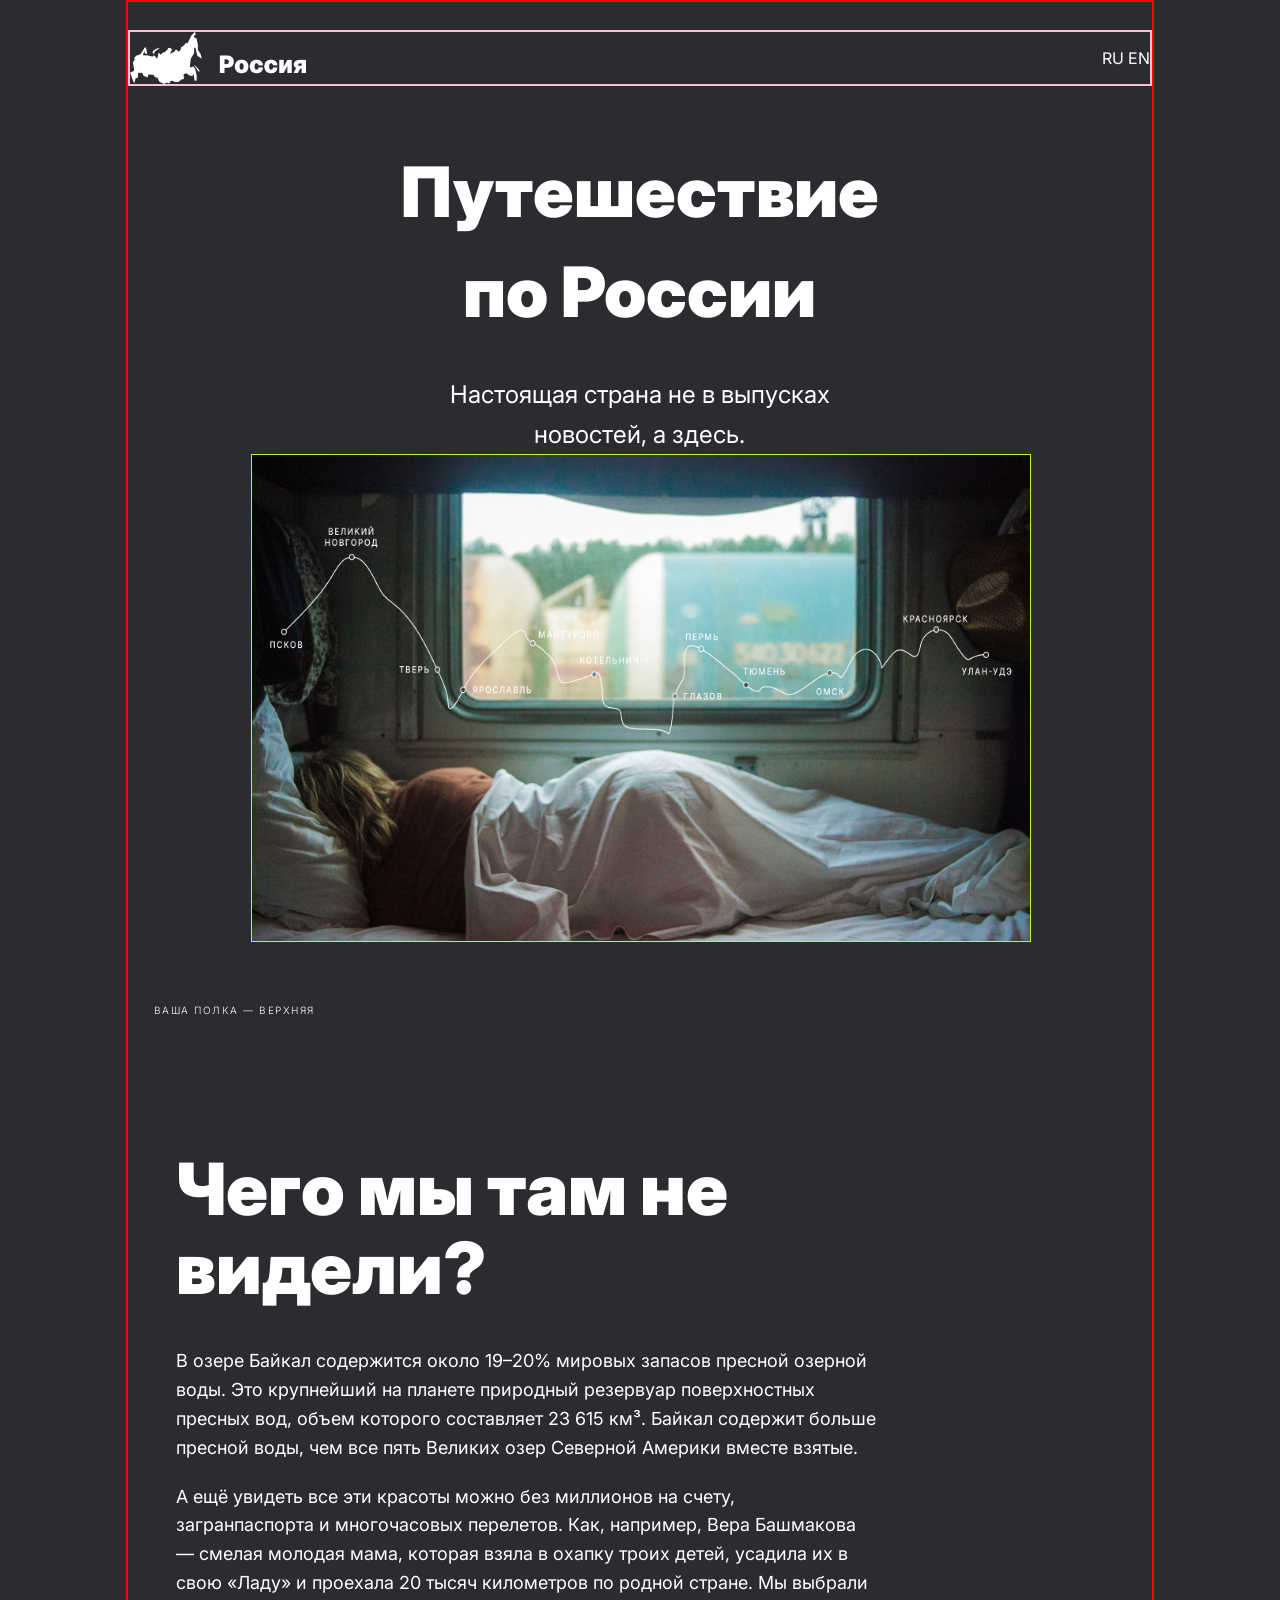
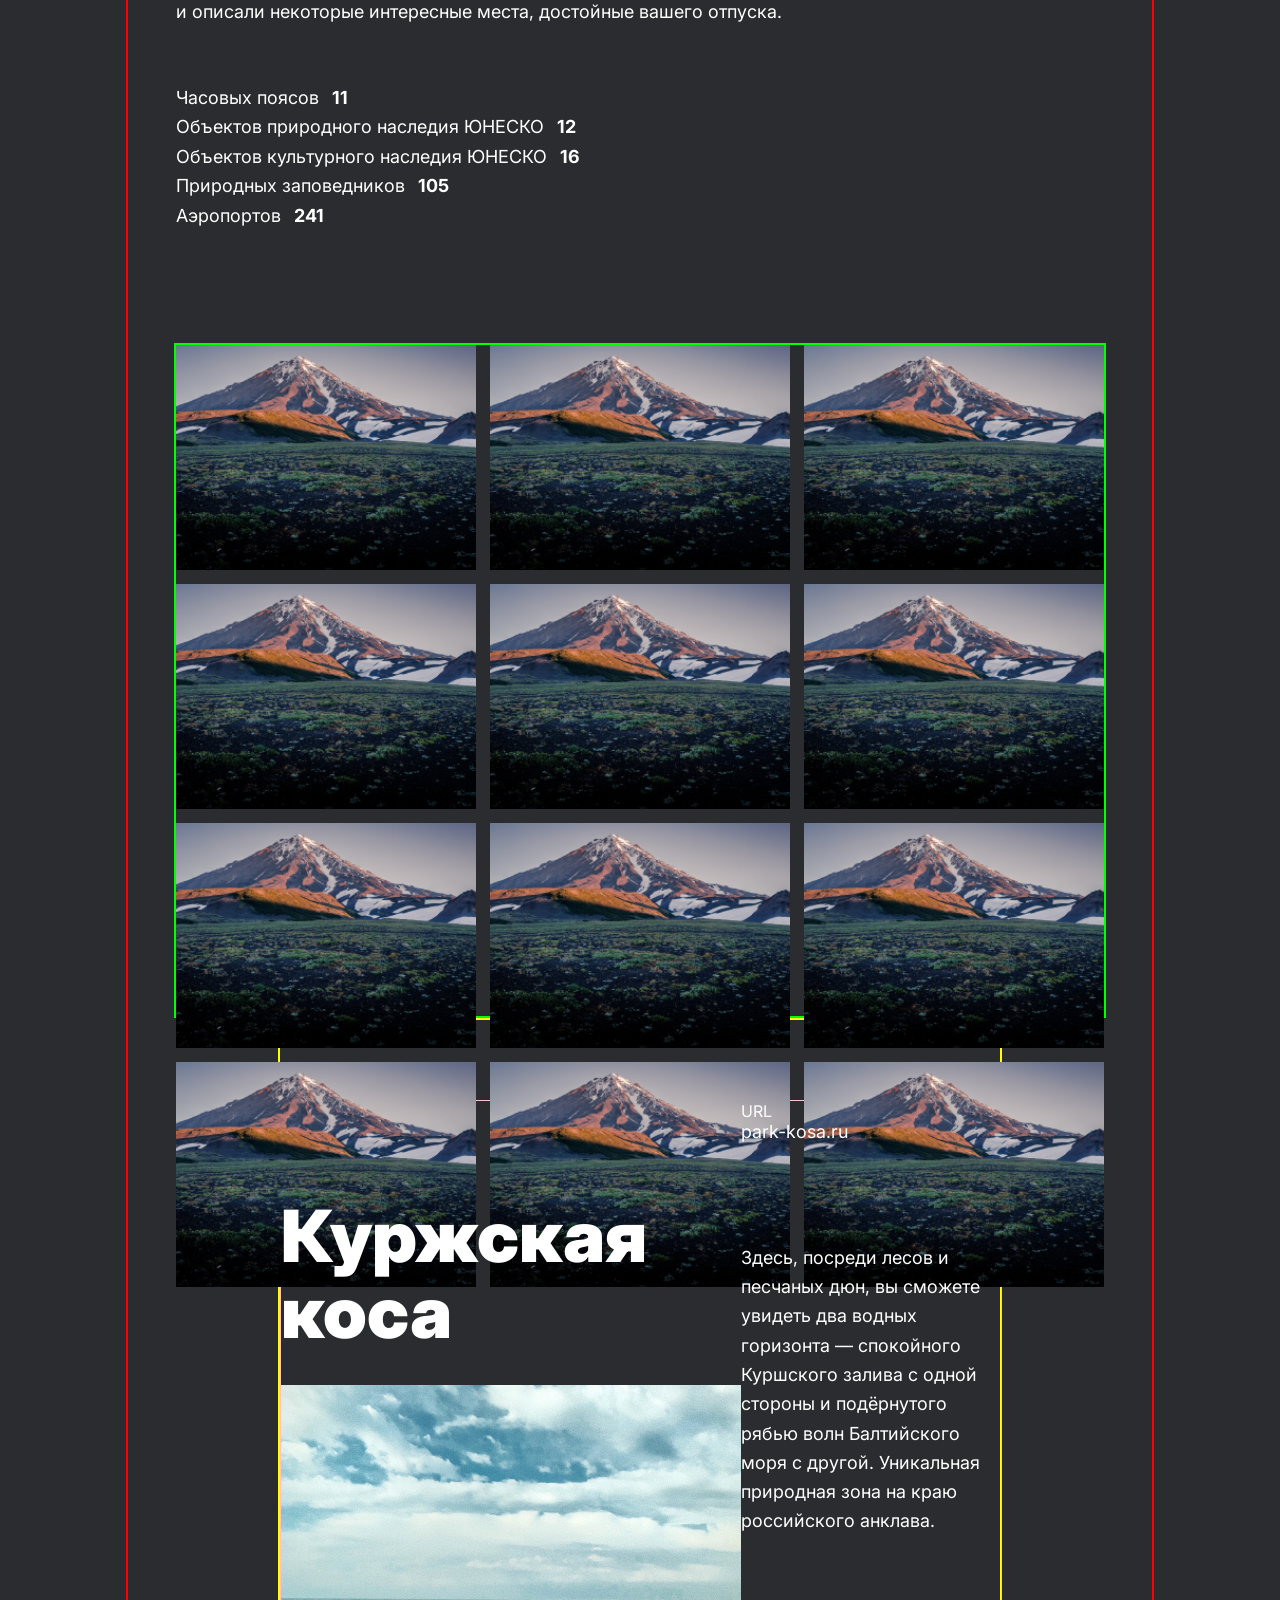
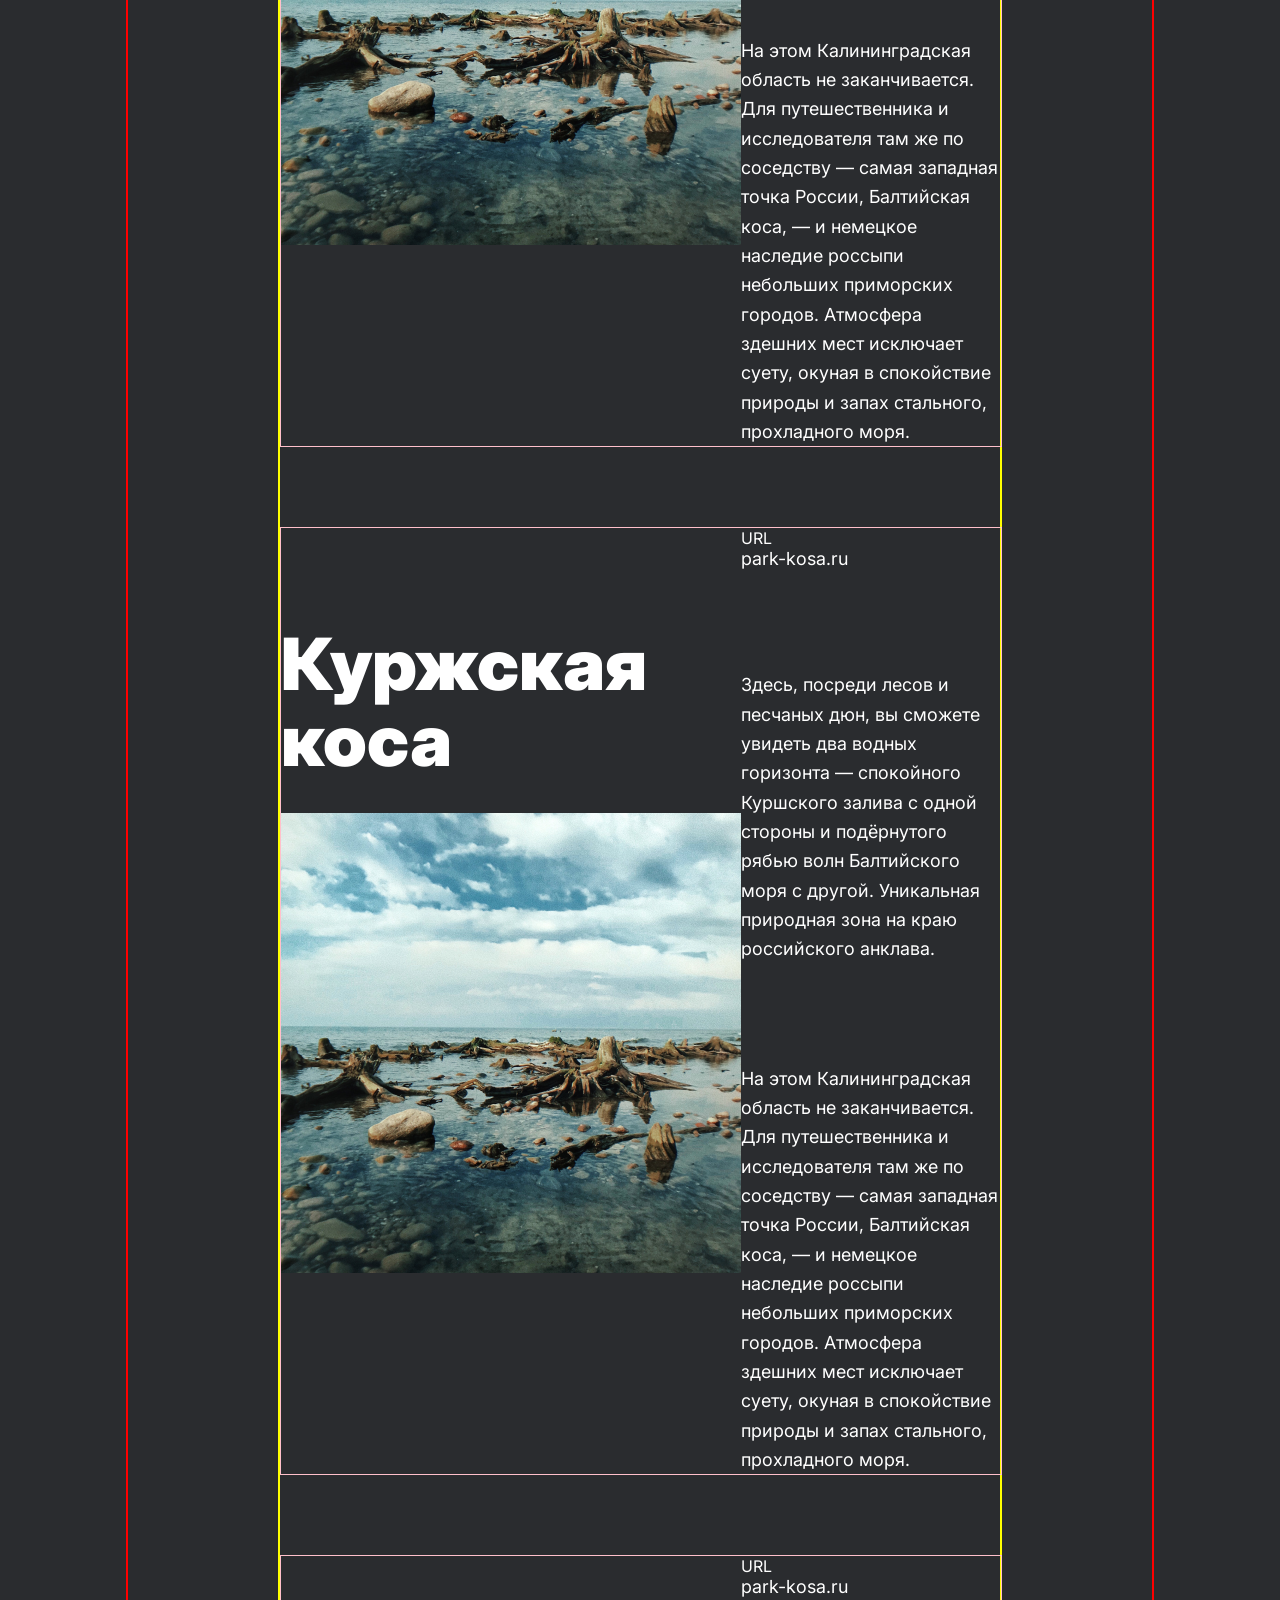
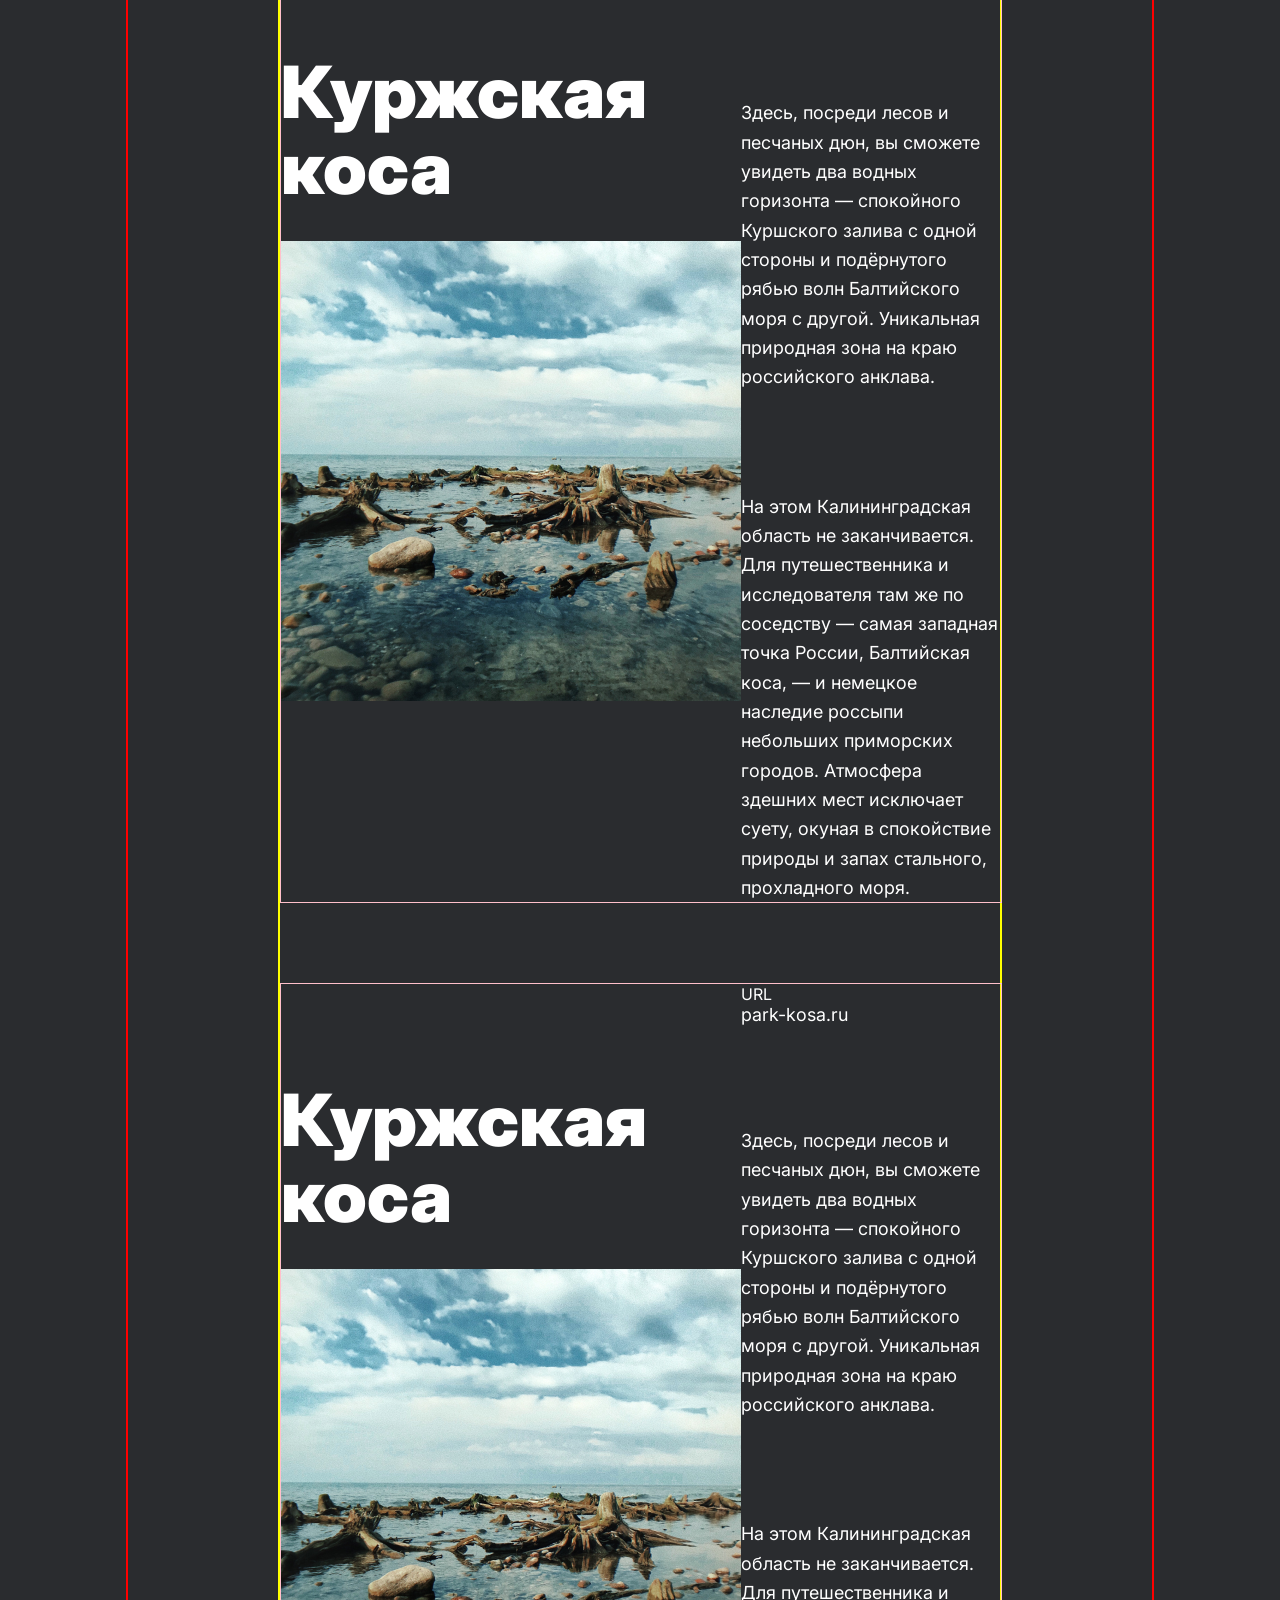
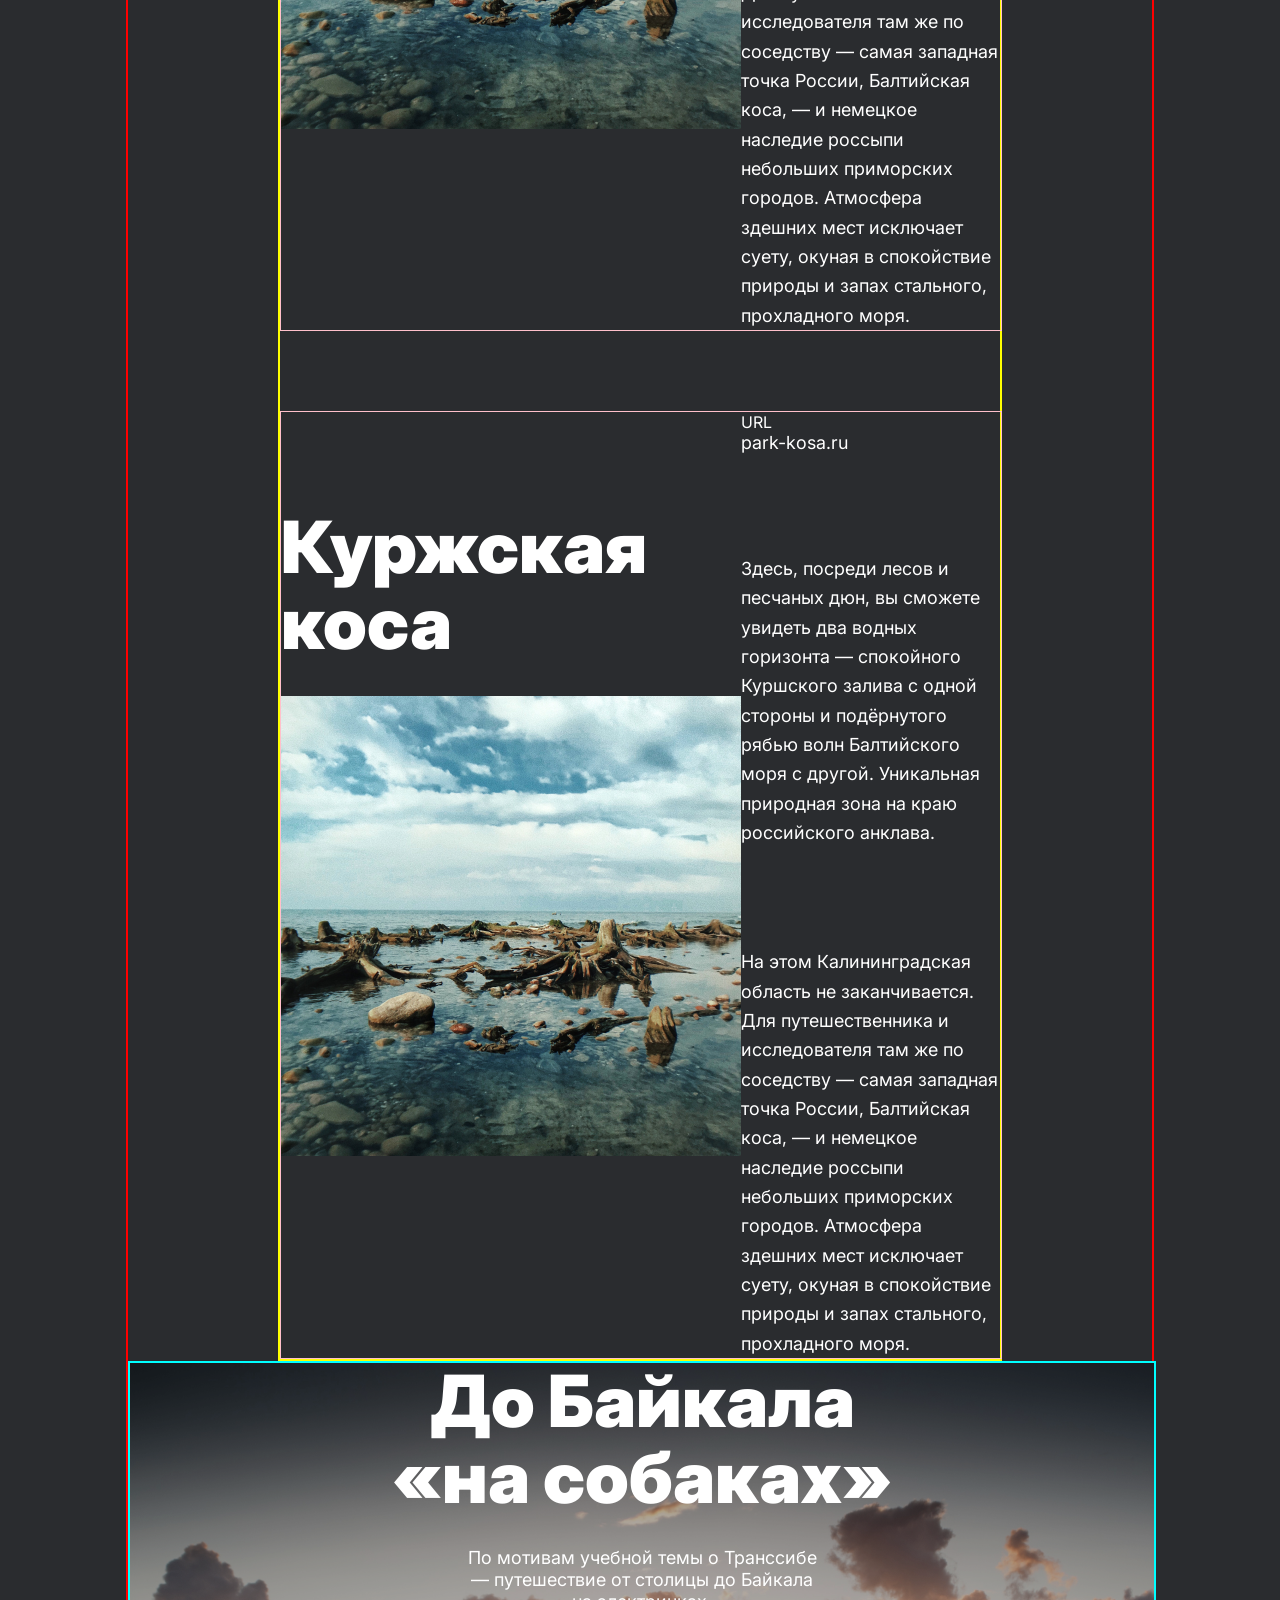
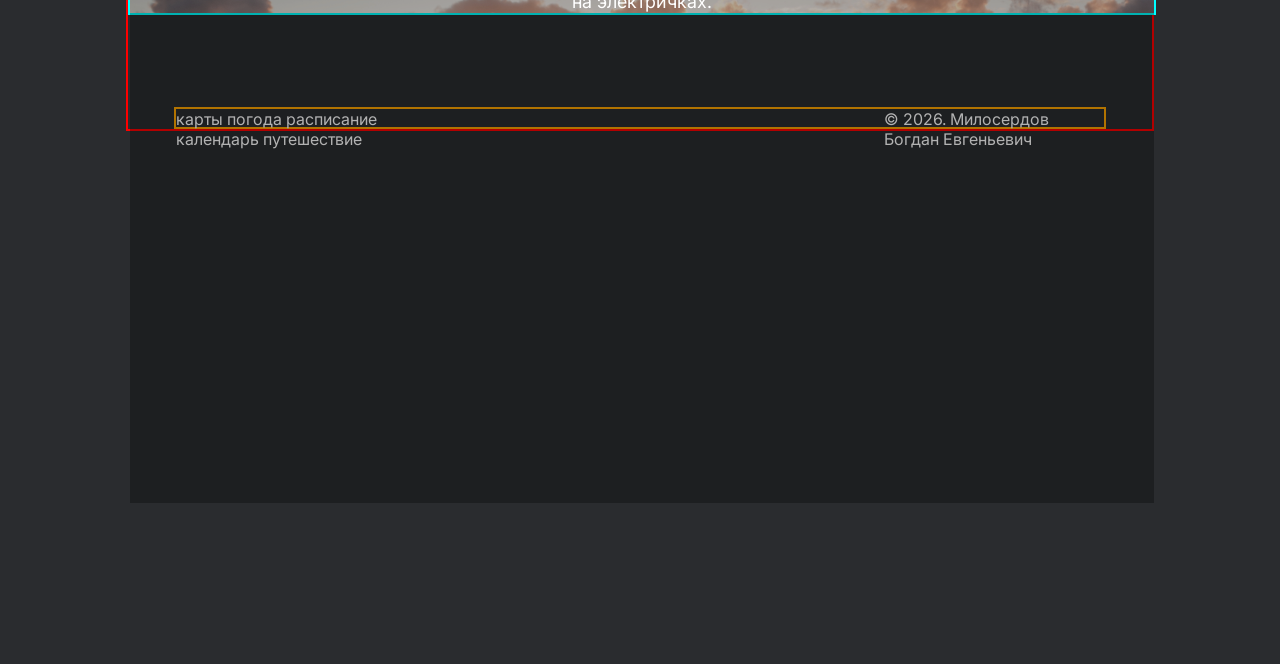
==== index.html @ e84ee31c "Add files via upload" ====
<!DOCTYPE html>
<html>
<head>
	<meta charset="utf-8">
	<meta name="viewport" content="width=device-width, initial-scale=1">
	<title>путешествие по России</title>
	<link rel="stylesheet" type="text/css" href="orange.css">
	<link rel="preconnect" href="https://fonts.googleapis.com">
	<link rel="preconnect" href="https://fonts.gstatic.com" crossorigin>
	<link href="https://fonts.googleapis.com/css2?family=Inter:ital,opsz,wght@0,14..32,100..900;1,14..32,100..900&display=swap" rel="stylesheet">
</head>
<body class="body">

	<div class="header">
		<img src="img5.png">
		<nav>
			<a href="#">RU</a>
			<a href="#">EN</a>
		</nav>
	</div>

	<div class="main">
		<h1 class="main-title">Путешествие <br> по России</h1>
		<p class="main-text">Настоящая страна не в выпусках <br> новостей, а здесь.</p>
		<img class="main-image" src="hg.png">
		<p class="main-minitext">ваша полка — верхняя</p>
	</div>

	<section class="about">
  <h2 class="about__title">Чего мы там не видели?</h2>
  
  <div class="about__content">
    <p class="about__paragraph">
      В озере Байкал содержится около 19–20% мировых запасов пресной озерной воды. Это крупнейший на планете природный резервуар поверхностных пресных вод, объем которого составляет 23 615 км³. Байкал содержит больше пресной воды, чем все пять Великих озер Северной Америки вместе взятые.
    </p>
    <p class="about__paragraph">
      А ещё увидеть все эти красоты можно без миллионов на счету, загранпаспорта и многочасовых перелетов. Как, например, Вера Башмакова — смелая молодая мама, которая взяла в охапку троих детей, усадила их в свою «Ладу» и проехала 20 тысяч километров по родной стране. Мы выбрали и описали некоторые интересные места, достойные вашего отпуска.
    </p>
  </div>

  <ul class="about__stats">
    <li class="about__stat-item">Часовых поясов <b>11</b></li>
    <li class="about__stat-item">Объектов природного наследия ЮНЕСКО <b>12</b></li>
    <li class="about__stat-item">Объектов культурного наследия ЮНЕСКО <b>16</b></li>
    <li class="about__stat-item">Природных заповедников <b>105</b></li>
    <li class="about__stat-item">Аэропортов <b>241</b></li>
  </ul>
</section>

	<div class="gallery">
		<img class="gallery-image" src="image4.png">
		<img class="gallery-image" src="image4.png">
		<img class="gallery-image" src="image4.png">
		<img class="gallery-image" src="image4.png">
		<img class="gallery-image" src="image4.png">
		<img class="gallery-image" src="image4.png">
		<img class="gallery-image" src="image4.png">
		<img class="gallery-image" src="image4.png">
		<img class="gallery-image" src="image4.png">
		<img class="gallery-image" src="image4.png">
		<img class="gallery-image" src="image4.png">
		<img class="gallery-image" src="image4.png">
	</div>

	<div class="places">
		<div class="place">
			<div class="left">
				<h2 class="left_title">Куржская коса</h2>
				<img class="left_image" src="img3.png">
			</div>
			<div class="right">
				<p class="place_hint">URL</p>
				<a class="place_link" href="#">park-kosa.ru</a>
				<p class="place_text">Здесь, посреди лесов и песчаных дюн, вы сможете увидеть два водных горизонта — спокойного Куршского залива с одной стороны и подёрнутого рябью волн Балтийского моря с другой. Уникальная природная зона на краю российского анклава.</p>
				<p class="place_text">На этом Калининградская область не заканчивается. Для путешественника и исследователя там же по соседству — самая западная точка России, Балтийская коса, — и немецкое наследие россыпи небольших приморских городов. Атмосфера здешних мест исключает суету, окуная в спокойствие природы и запах стального, прохладного моря.</p>
			</div>
		</div>
		<div class="place">
			<div class="left">
				<h2 class="left_title">Куржская коса</h2>
				<img class="left_image" src="img3.png">
			</div>
			<div class="right">
				<p class="place_hint">URL</p>
				<a class="place_link" href="#">park-kosa.ru</a>
				<p class="place_text">Здесь, посреди лесов и песчаных дюн, вы сможете увидеть два водных горизонта — спокойного Куршского залива с одной стороны и подёрнутого рябью волн Балтийского моря с другой. Уникальная природная зона на краю российского анклава.</p>
				<p class="place_text">На этом Калининградская область не заканчивается. Для путешественника и исследователя там же по соседству — самая западная точка России, Балтийская коса, — и немецкое наследие россыпи небольших приморских городов. Атмосфера здешних мест исключает суету, окуная в спокойствие природы и запах стального, прохладного моря.</p>
			</div>
		</div>
		<div class="place">
			<div class="left">
				<h2 class="left_title">Куржская коса</h2>
				<img class="left_image" src="img3.png">
			</div>
			<div class="right">
				<p class="place_hint">URL</p>
				<a class="place_link" href="#">park-kosa.ru</a>
				<p class="place_text">Здесь, посреди лесов и песчаных дюн, вы сможете увидеть два водных горизонта — спокойного Куршского залива с одной стороны и подёрнутого рябью волн Балтийского моря с другой. Уникальная природная зона на краю российского анклава.</p>
				<p class="place_text">На этом Калининградская область не заканчивается. Для путешественника и исследователя там же по соседству — самая западная точка России, Балтийская коса, — и немецкое наследие россыпи небольших приморских городов. Атмосфера здешних мест исключает суету, окуная в спокойствие природы и запах стального, прохладного моря.</p>
			</div>
		</div>
		<div class="place">
			<div class="left">
				<h2 class="left_title">Куржская коса</h2>
				<img class="left_image" src="img3.png">
			</div>
			<div class="right">
				<p class="place_hint">URL</p>
				<a class="place_link" href="#">park-kosa.ru</a>
				<p class="place_text">Здесь, посреди лесов и песчаных дюн, вы сможете увидеть два водных горизонта — спокойного Куршского залива с одной стороны и подёрнутого рябью волн Балтийского моря с другой. Уникальная природная зона на краю российского анклава.</p>
				<p class="place_text">На этом Калининградская область не заканчивается. Для путешественника и исследователя там же по соседству — самая западная точка России, Балтийская коса, — и немецкое наследие россыпи небольших приморских городов. Атмосфера здешних мест исключает суету, окуная в спокойствие природы и запах стального, прохладного моря.</p>
			</div>
		</div>
		<div class="place">
			<div class="left">
				<h2 class="left_title">Куржская коса</h2>
				<img class="left_image" src="img3.png">
			</div>
			<div class="right">
				<p class="place_hint">URL</p>
				<a class="place_link" href="#">park-kosa.ru</a>
				<p class="place_text">Здесь, посреди лесов и песчаных дюн, вы сможете увидеть два водных горизонта — спокойного Куршского залива с одной стороны и подёрнутого рябью волн Балтийского моря с другой. Уникальная природная зона на краю российского анклава.</p>
				<p class="place_text">На этом Калининградская область не заканчивается. Для путешественника и исследователя там же по соседству — самая западная точка России, Балтийская коса, — и немецкое наследие россыпи небольших приморских городов. Атмосфера здешних мест исключает суету, окуная в спокойствие природы и запах стального, прохладного моря.</p>
			</div>
		</div>
	</div>


	<div class="baikal">
		<h2 class="baikal_title">До Байкала «на собаках»</h2>
		<p class="baikal_text"> По мотивам учебной темы о Транссибе — путешествие от столицы до Байкала на электричках.</p>
		<div class="overlay"></div>
	</div>

	<div class="footer">
		<nav class="footer-links">
			<a href="#">карты</a>
			<a href="#">погода</a>
			<a href="#">расписание</a>
			<a href="#">календарь</a>
			<a href="#">путешествие</a>
		</nav>
		<iframe src="https://yandex.ru/map-widget/v1/?um=constructor%3A20f28cebe9ce7c8586576f07fc9c228b1fe486e31b64cb132bad63a7d85f5a64&amp;source=constructor" width="628" height="555" frameborder="0"></iframe>
		<p> &#169; 2026. Милосердов Богдан Евгеньевич</p>
	 </div><!-- COMAND SHIFT /-->

</body>
</html>
---- orange.css ----
p{
	margin: 0;
}
a{
	text-decoration: none;
	color: white;
}


.body{
	width:80% ;
	border: 2px solid red;
	background: #2A2C2F;
	margin: auto;
	color: white;
	font-family: "Inter", sans-serif;
}

.main{
	Width:95%;
	margin: auto;
}
.main-title{
	font-size: clamp(1.875rem, 1.05rem + 4.125vw, 6rem);
	margin: auto;
	text-align: center;
	font-weight: 900;
	line-height: 100px;
	margin-bottom: 32px;
}
.main-text{
	width: 600px;
	margin: auto;
	text-align: center;
	/*КОМБО ДЛЯ ЛЮБОГО ТЕКСТА*/
	font-size: clamp(1rem, 0.825rem + 0.875vw, 1.875rem);
	font-weight: 400;
	line-height: 40px;
}
.main-image{
	width: 80%;
	border: 1px solid greenyellow;
	margin-left: 10%;
	margin-bottom: 5%;
}
.main-minitext{
	margin: 0;
	margin-top: 8px;
	font-size:10px ;
	font-weight: 300;
	line-height: 14px;
	letter-spacing: 1.5px;
	text-transform: uppercase;/*заглавный текст*/
	margin-bottom: 32px;
}
.header{
	border:	2px solid pink;
	margin: auto;
	margin-bottom: 56px;
	margin-top: 28px;
	display: flex;
	justify-content: space-between;
	align-items: center;
}
.about {
  padding: 100px 48px; /* Отступы от краев */
  font-family: "Inter", Arial, sans-serif;
  margin: auto;
  
}

.about__title {
  font-size: 72px;
  line-height: 1.1;
  font-weight: 900;
  margin: 0 0 40px;
  max-width: 700px;
}

.about__content {
  max-width: 700px;
  margin-bottom: 60px;
}

.about__paragraph {
  font-size: 18px;
  line-height: 1.6;
  margin-bottom: 20px;
}

.about__stats {
  list-style: none;
  padding: 0;
  display: flex;
  flex-direction: column;
  gap: 8px; /* Расстояние между строчками статистики */
}

.about__stat-item {
  font-size: 18px;
  line-height: 1.2;
}

.about__stat-item b {
  font-weight: bold;
  margin-left: 8px; /* Отступ перед цифрой */
}

.gallery{
	width: 1184px;
	height: 671px;
	border:	2px solid lime;
	margin: auto;
	display: grid;
	grid-template-columns: 1fr 1fr 1fr 1fr;
	grid-template-rows: 1fr 1fr 1fr;
	gap: 16px;
}
.places{
	border:	2px solid yellow;
	margin: auto; 
}
.place{
	width: 100%;
	border: 1px solid pink;
	display: flex;
	justify-content: space-around ;
	align-items:center;
	margin-top: 80px;
}
.left_title{
	margin: 0;
	font-size: 72px;
	font-weight: 900;
	line-height: 76px;
	margin-bottom: 35px;
}
.left_image{
  margin-bottom: 100px;
}
.place-hint{
	margin: 0;
	font-size: 12px;
	font-weight: 400;
	line-height: 12px;
	color: #AAAAAA;
	letter-spacing: 2px;
	margin-top: 106px;
	margin-bottom: 48px;
}
.place_link{
	margin: 0;
	font-size: 18px;
	font-weight: 400 ;
	line-height: 22px ;
	color: #FFFFFF ;
	margin-bottom:10px;
}
.place_text{
	margin: 0;
	font-size:18px ;
	font-weight: 400;
	line-height:163% ;
	color: white;
	margin-top: 100px;
}
.places{
	width: 720px;
}
.place{

}
.place-hint{
	margin: 0;
}
.baikal{
	width: 1184px;
	border:	2px solid aqua;
	margin: auto;
	background: url(tu.png);
	position: relative;
	display: flex;
	flex-direction: column;
	justify-content: center;
	align-items: center;
}
.baikal_title{
	margin: 0;
	position: relative;
	z-index: 2;
	font-size: 72px;
	font-weight: 900;
	line-height: 76px;
	width: 560px;
	height: 152px;
	margin-bottom: 32px;
	text-align: center;
	transition: 1s;
}
.baikal_title:hover{
	color:red;
	font-size: 100px;
	transform: rotate(90deg);
	cursor: pointer;
}
.baikal_text{
	margin: 0;
	position: relative;
	z-index: 2;
	font-size: 18px;
	font-weight: 400;
	line-height: 22px;
	width: 360px;
	height: 66px;
	text-align: center;
}
.overlay{
	width: 1184px;
	height: 740px;
	background: black;
	position: absolute;
	top:0;
	left: 0;
	opacity: 0.3;
	z-index: 1;
	transition: 1s;
}
.overlay:hover{
	opacity: 0.6;
	/*cursor: progress;*/
	cursor: pointer;
}
.footer{
	width: 1184px;
	height: 18px;
	border:	2px solid orange;
	margin: auto;
	display: flex;
	justify-content: space-between;
	margin-top: 92px;
}
@media (max-width: 768px) {

	.place{
		flex-direction: column;
	}



	.main-title{
		line-height: 44px;
	}

	.main-text{
		line-height: 20px;
	}
	.footer{
		flex-direction: column;
	}
	.footer-links{
		display: flex;
		flex-direction: column;
	}
}
@media (max-width: 1024px) {



	.gallery{
		width: 720px;
		grid-template-columns: 1fr 1fr;
		grid-template-rows: 1fr 1fr 1fr 1fr 1fr 1fr;
		gap: 16px;
	}

	.gallery-image{
		width: 352px;
		height: 264px;
	}

	.places{
		
	}

	.place{
		width: 100%;
		gap: 20px;
	}

	.place-hint{
		margin-top: 0;
	}
	.left_image{
		width: 35vw;
		font-size: clamp(2rem, 1.5rem + 2.5vw, 4.5rem);
	}


	.baikal{
		width: 768px;
	}

	.overlay{
		width: 768px;
	}

	.footer{
		width: 720px;
	}
}
@media (max-width: 1280px) {

	


	.gallery{
		width: 928px;
		grid-template-columns: 1fr 1fr 1fr;
		grid-template-rows: 1fr 1fr 1fr 1fr;
		gap: 14px;
	}

	.gallery-image{
		width: 300px;
		height: 225px;
	}

	.baikal{
		width: 1024px;
	}

	.overlay{
		width: 1024px;
	}

	.footer{
		width: 928px;
	}


}
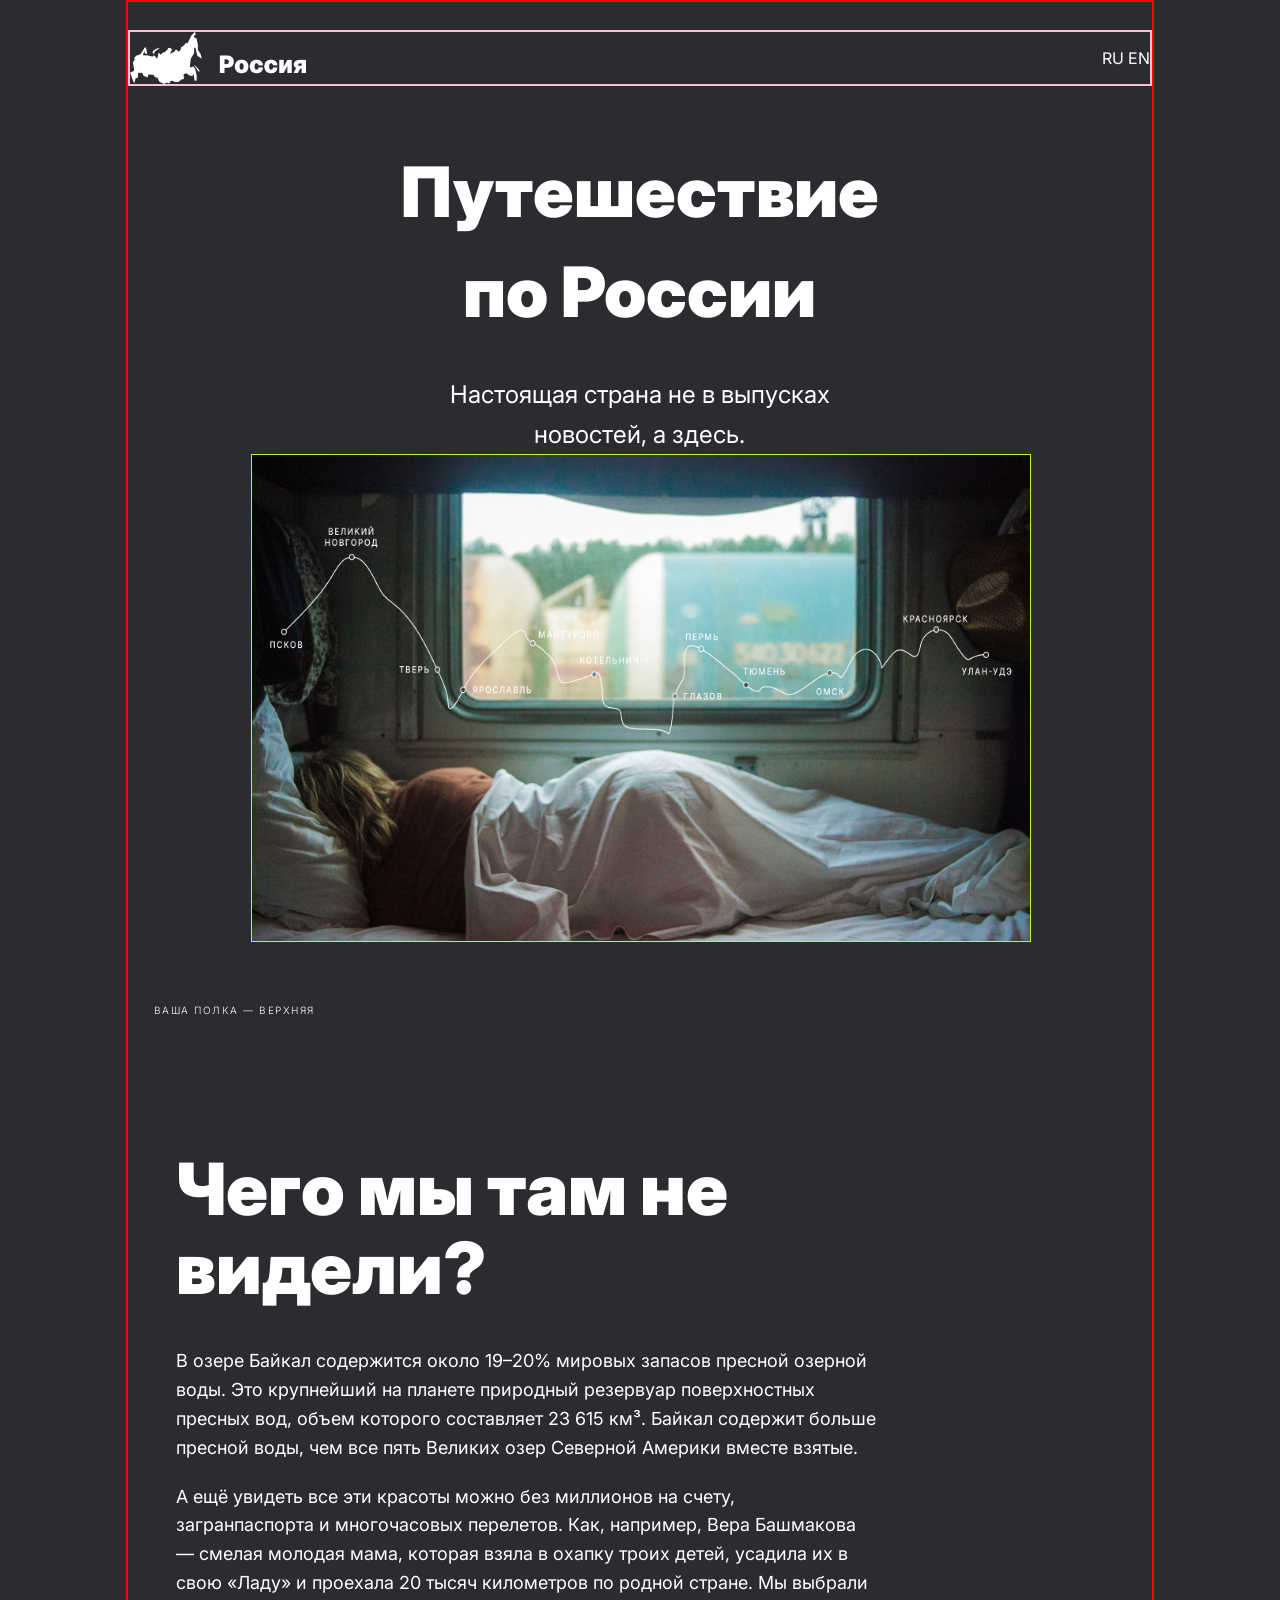
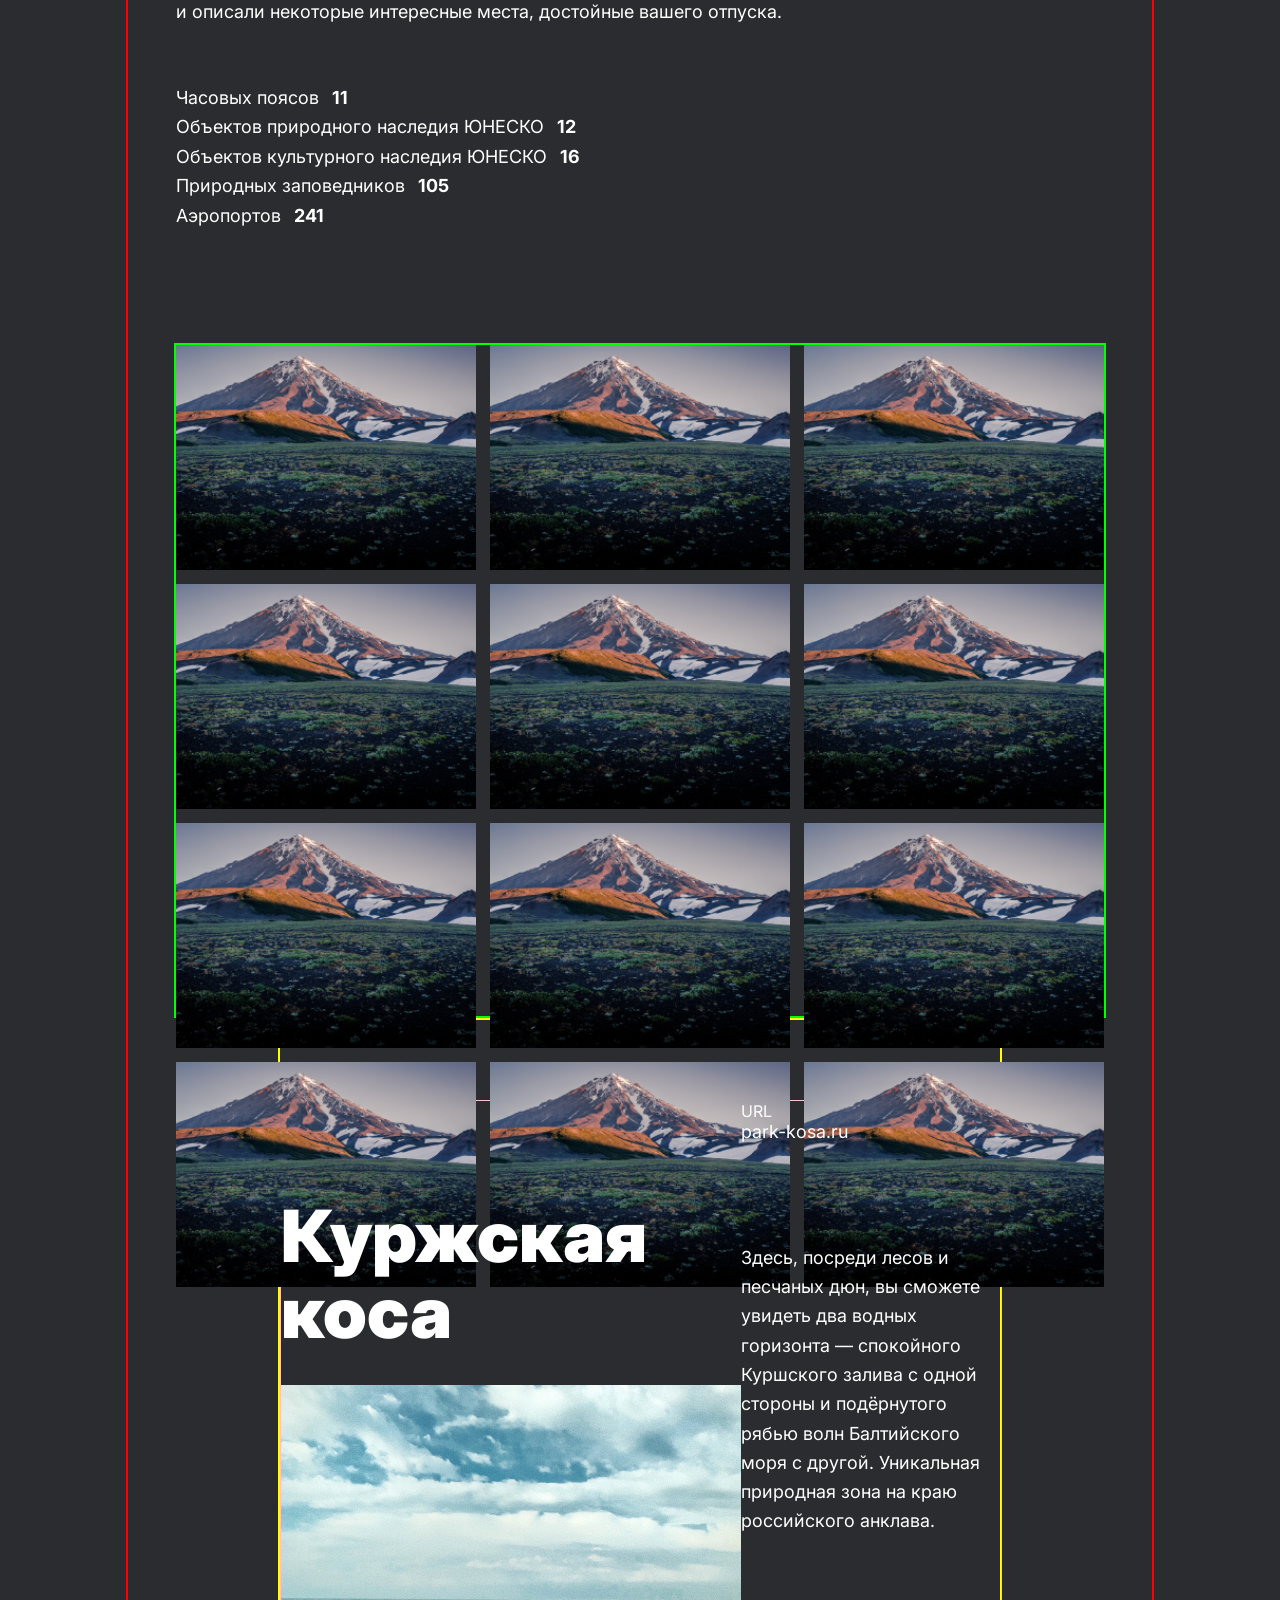
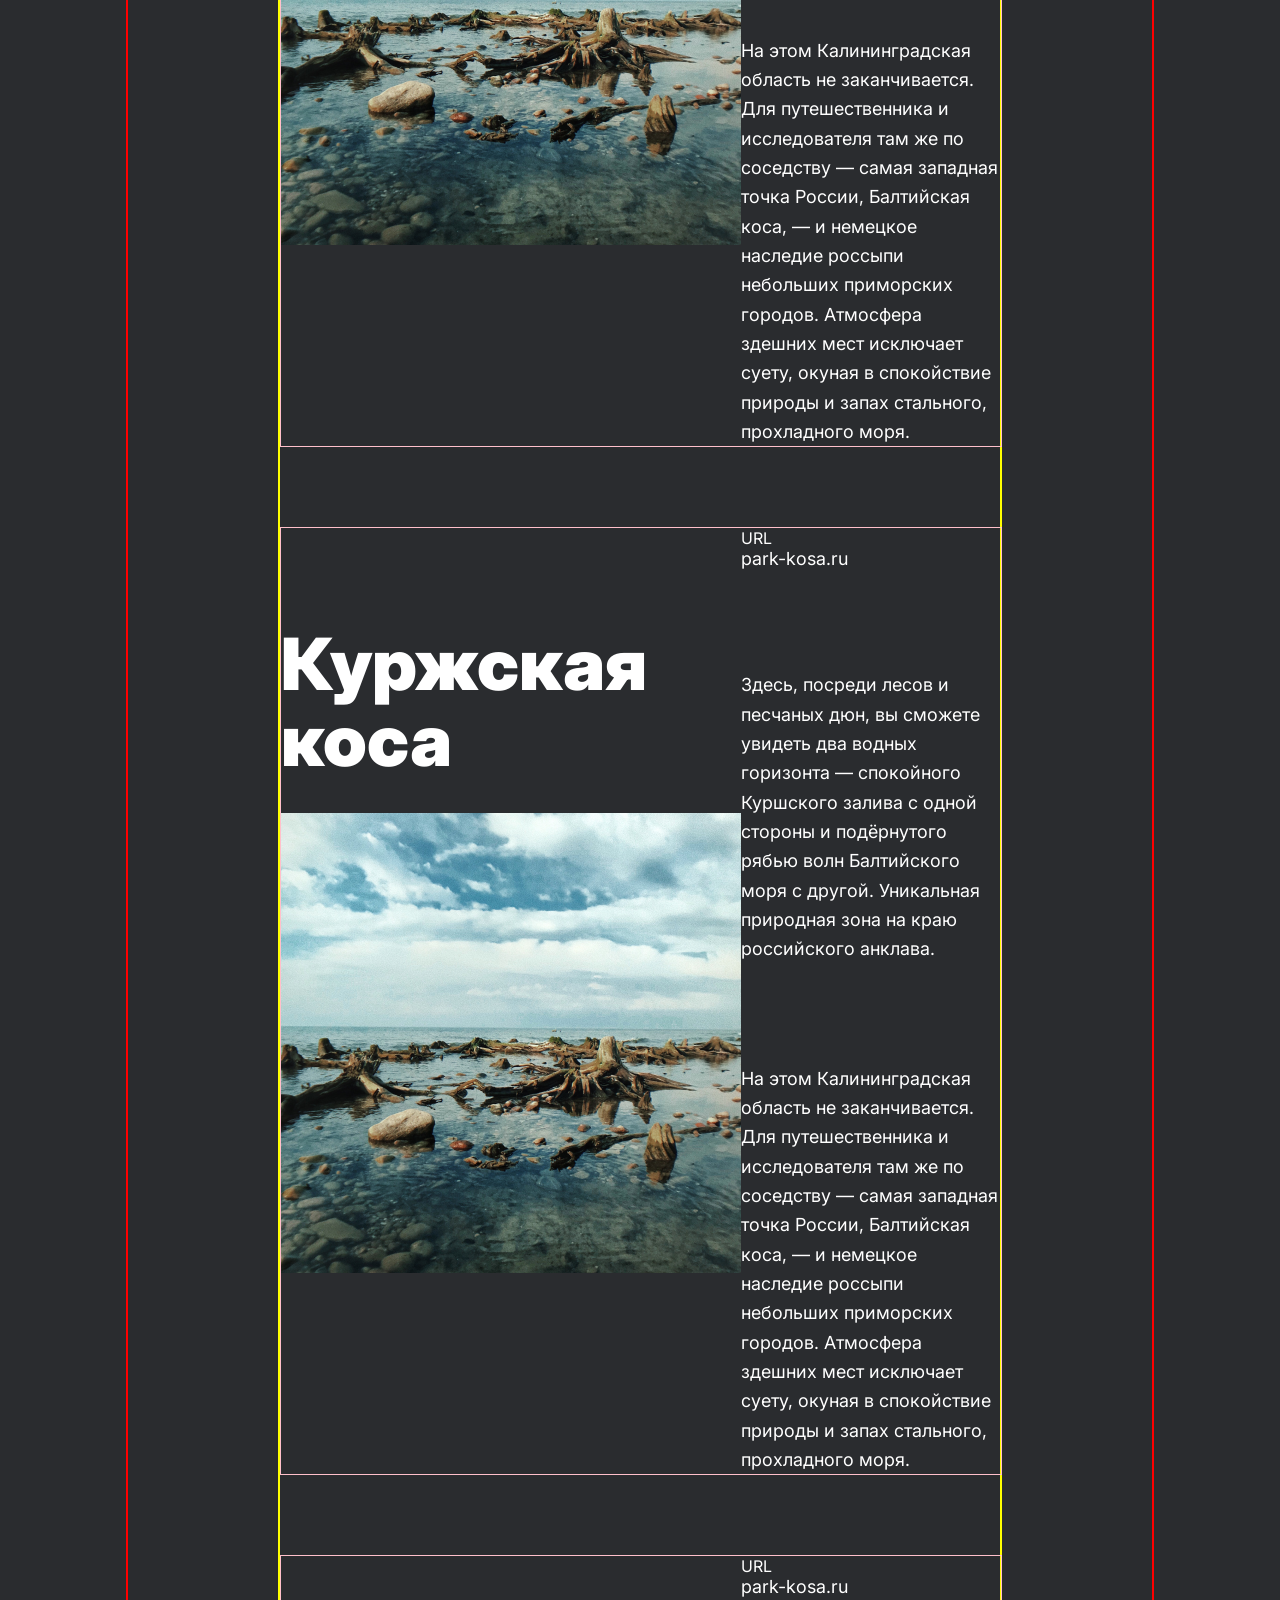
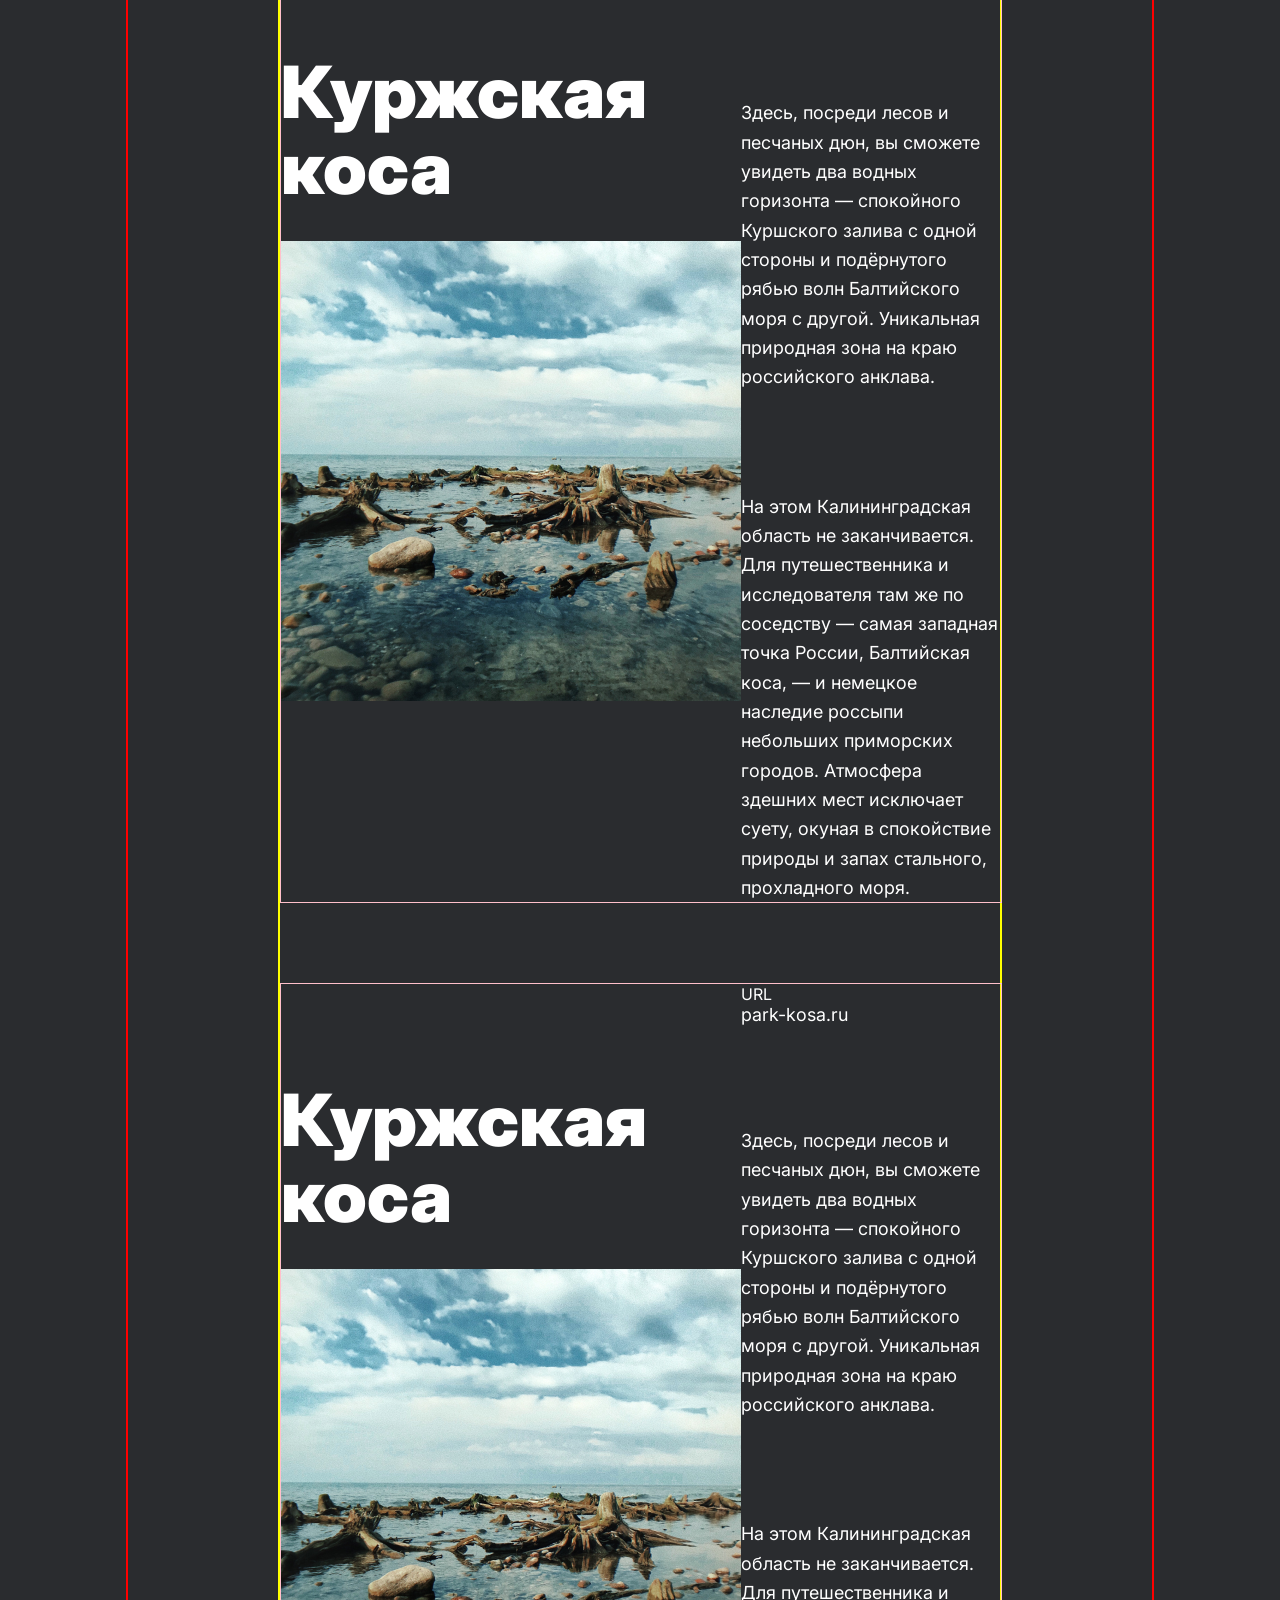
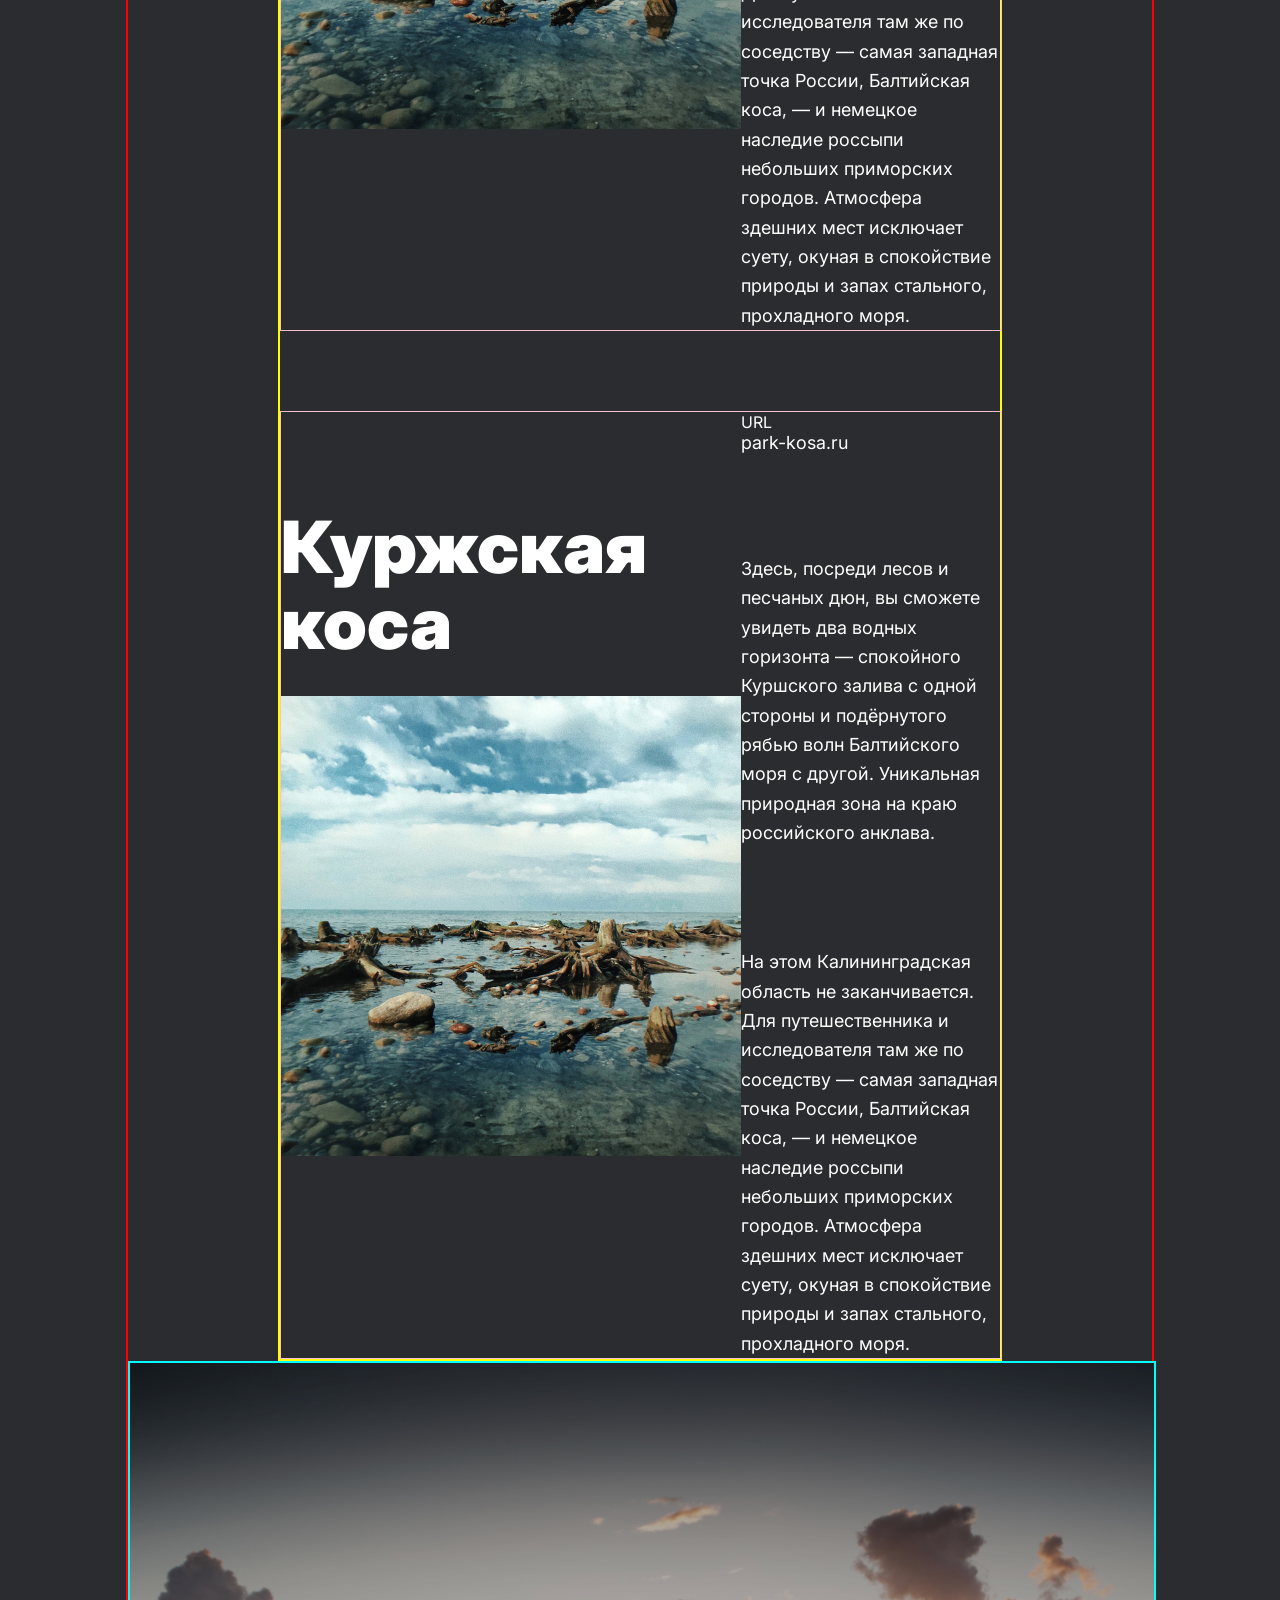
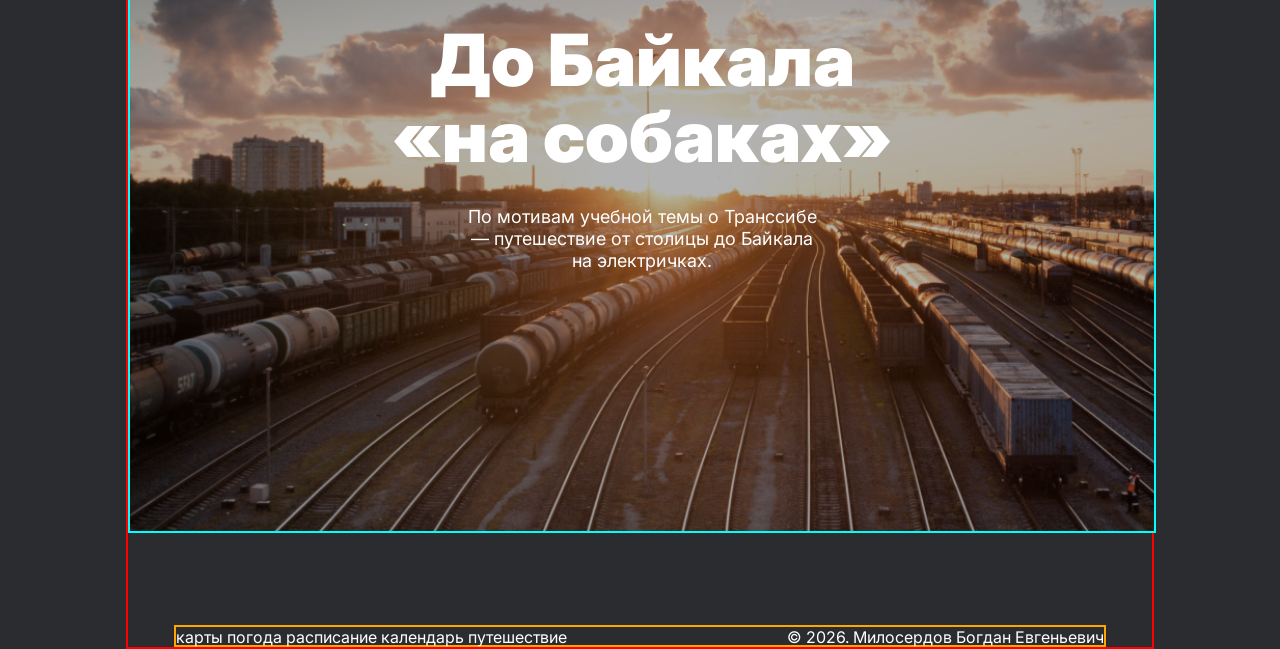
==== commit 6d455909: "Add files via upload" ====
--- a/index.html
+++ b/index.html
@@ -140,9 +140,11 @@
 			<a href="#">календарь</a>
 			<a href="#">путешествие</a>
 		</nav>
-		<iframe src="https://yandex.ru/map-widget/v1/?um=constructor%3A20f28cebe9ce7c8586576f07fc9c228b1fe486e31b64cb132bad63a7d85f5a64&amp;source=constructor" width="628" height="555" frameborder="0"></iframe>
+		
 		<p> &#169; 2026. Милосердов Богдан Евгеньевич</p>
 	 </div><!-- COMAND SHIFT /-->
+	
+	 <!-- <iframe src="https://yandex.ru/map-widget/v1/?um=constructor%3A20f28cebe9ce7c8586576f07fc9c228b1fe486e31b64cb132bad63a7d85f5a64&amp;source=constructor" width="628" height="555" frameborder="0"></iframe> -->
 
 </body>
 </html>
--- a/orange.css
+++ b/orange.css
@@ -174,7 +174,8 @@
 	margin: 0;
 }
 .baikal{
-	width: 1184px;
+	width: 100%;
+	height: 768px;
 	border:	2px solid aqua;
 	margin: auto;
 	background: url(tu.png);
@@ -183,8 +184,11 @@
 	flex-direction: column;
 	justify-content: center;
 	align-items: center;
+	background-size: cover;
 }
 .baikal_title{
+	width: 	100%;
+	height: 100%;
 	margin: 0;
 	position: relative;
 	z-index: 2;
@@ -199,7 +203,7 @@
 }
 .baikal_title:hover{
 	color:red;
-	font-size: 100px;
+	font-size: clamp(2rem, 1.275rem + 3.625vw, 5.625rem);
 	transform: rotate(90deg);
 	cursor: pointer;
 }
@@ -215,8 +219,8 @@
 	text-align: center;
 }
 .overlay{
-	width: 1184px;
-	height: 740px;
+	width: 100%;
+	height: 100%;
 	background: black;
 	position: absolute;
 	top:0;
@@ -294,12 +298,6 @@
 		width: 35vw;
 		font-size: clamp(2rem, 1.5rem + 2.5vw, 4.5rem);
 	}
-
-
-	.baikal{
-		width: 768px;
-	}
-
 	.overlay{
 		width: 768px;
 	}
@@ -325,9 +323,7 @@
 		height: 225px;
 	}
 
-	.baikal{
-		width: 1024px;
-	}
+	
 
 	.overlay{
 		width: 1024px;
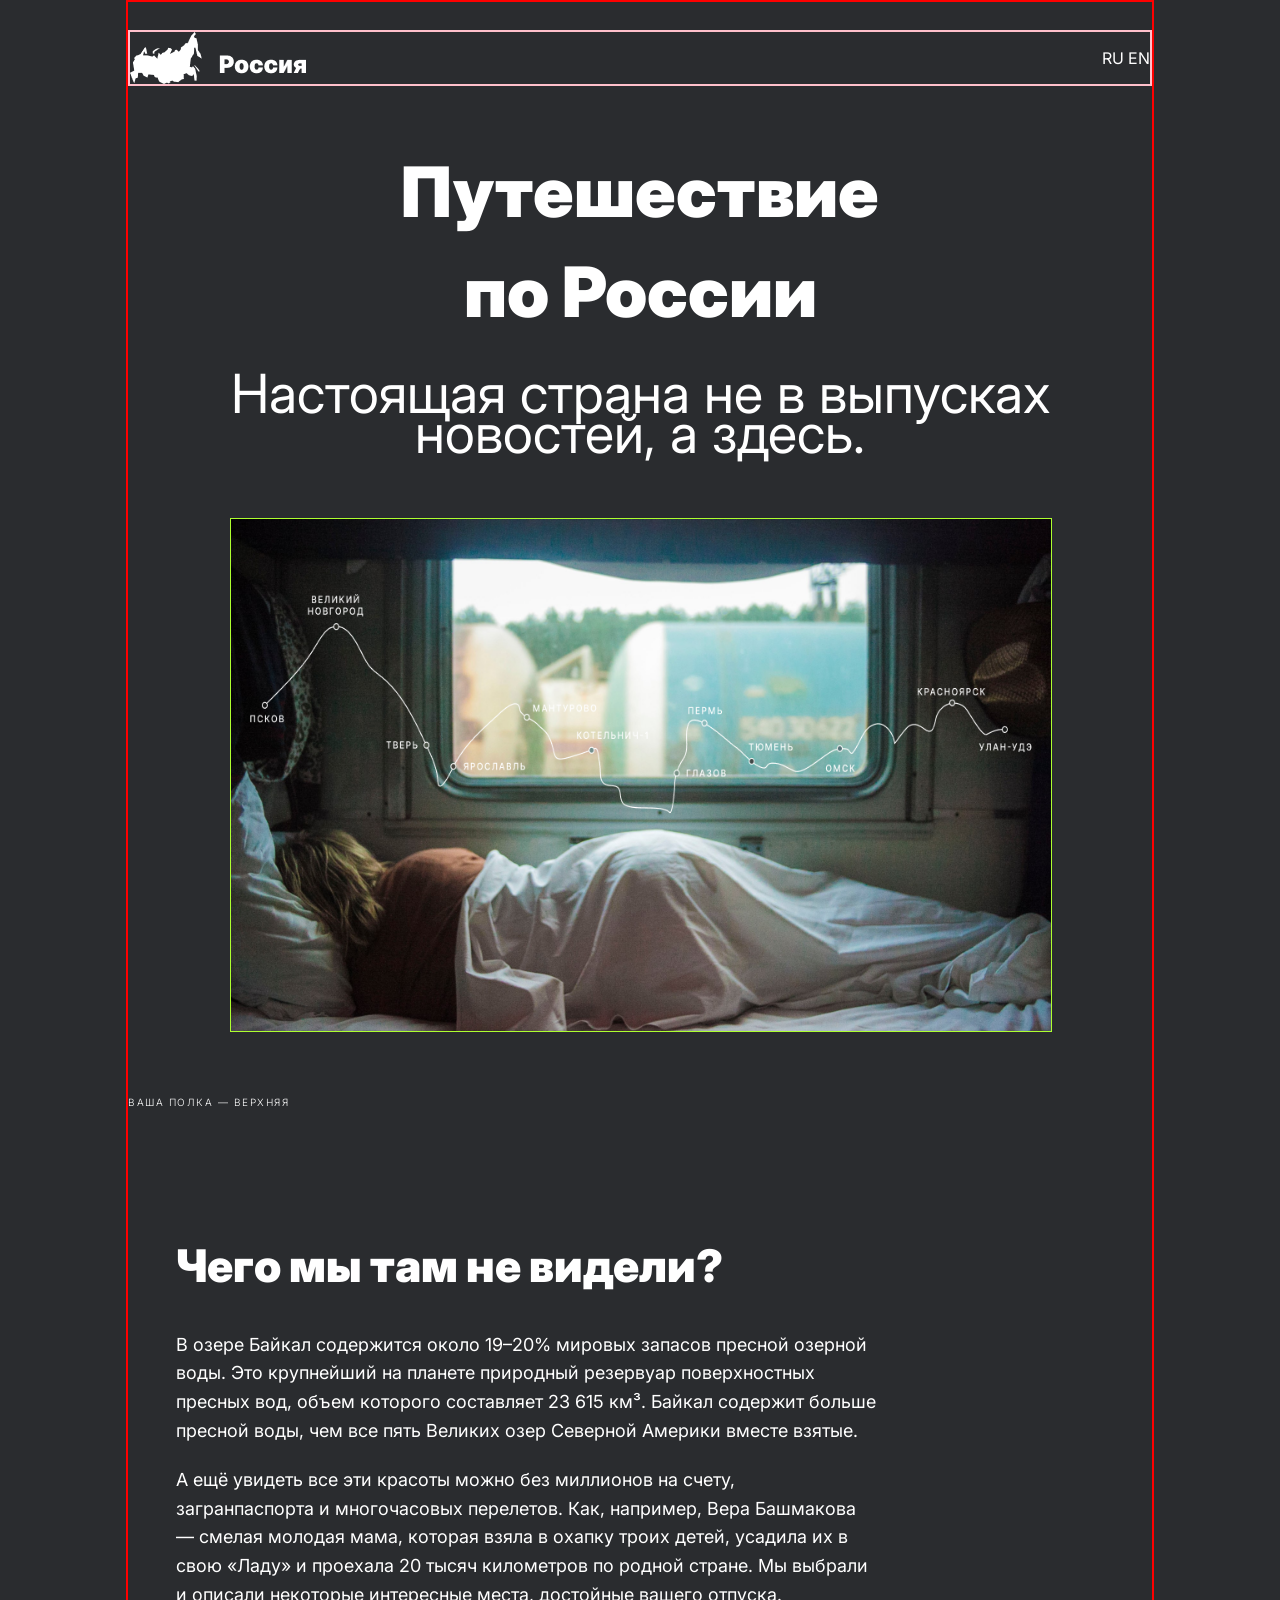
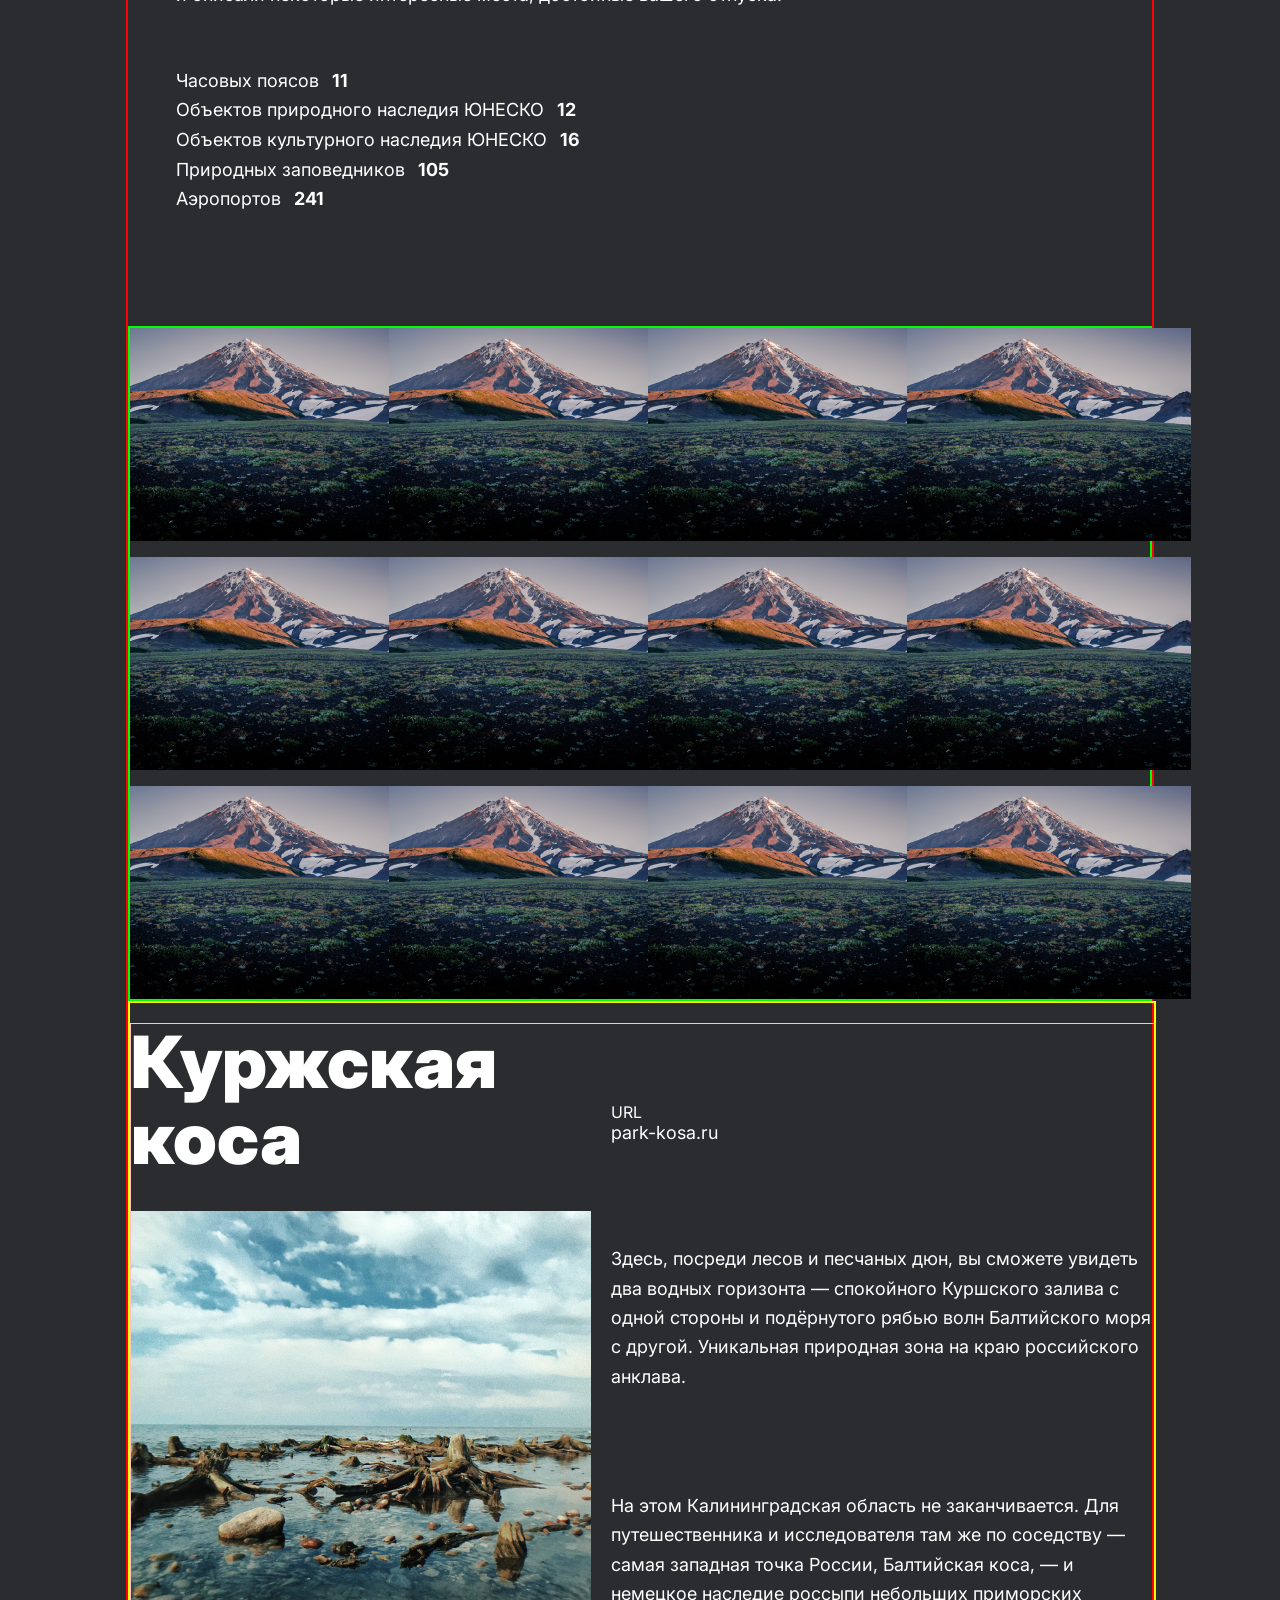
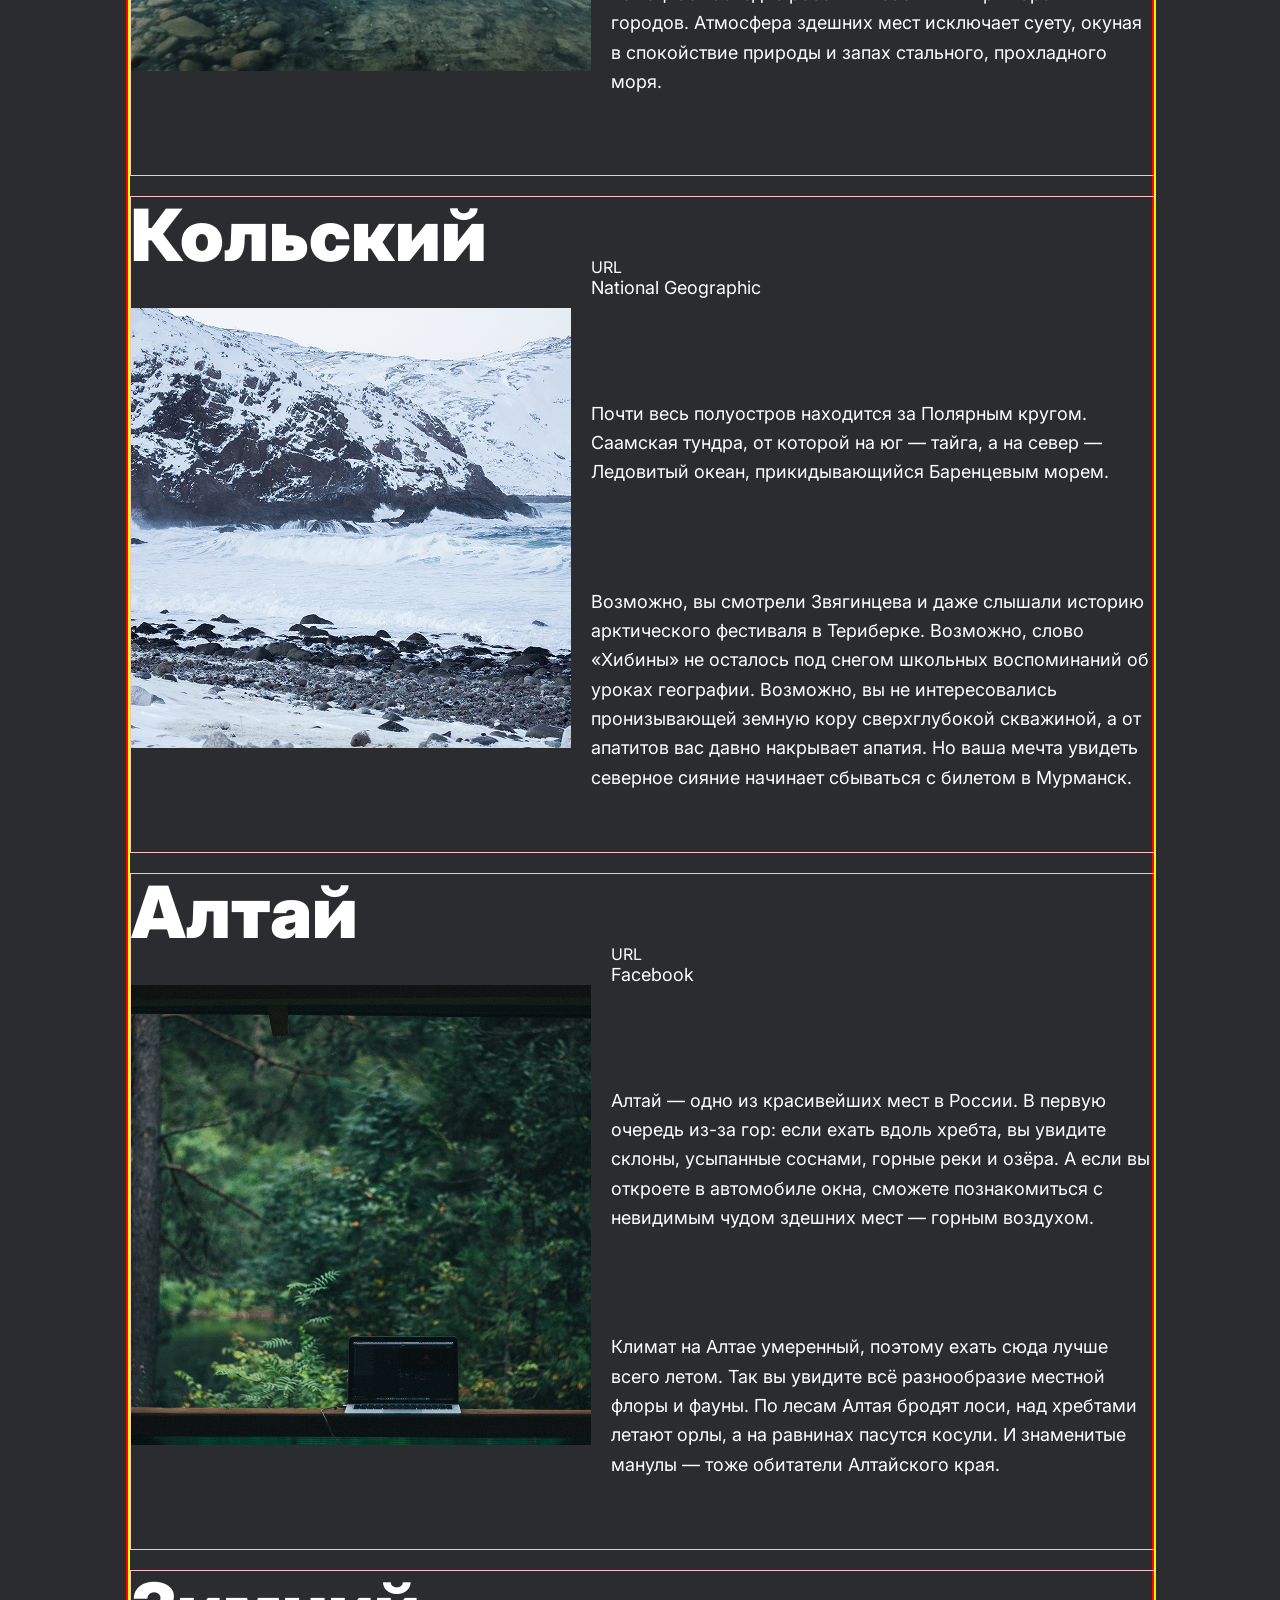
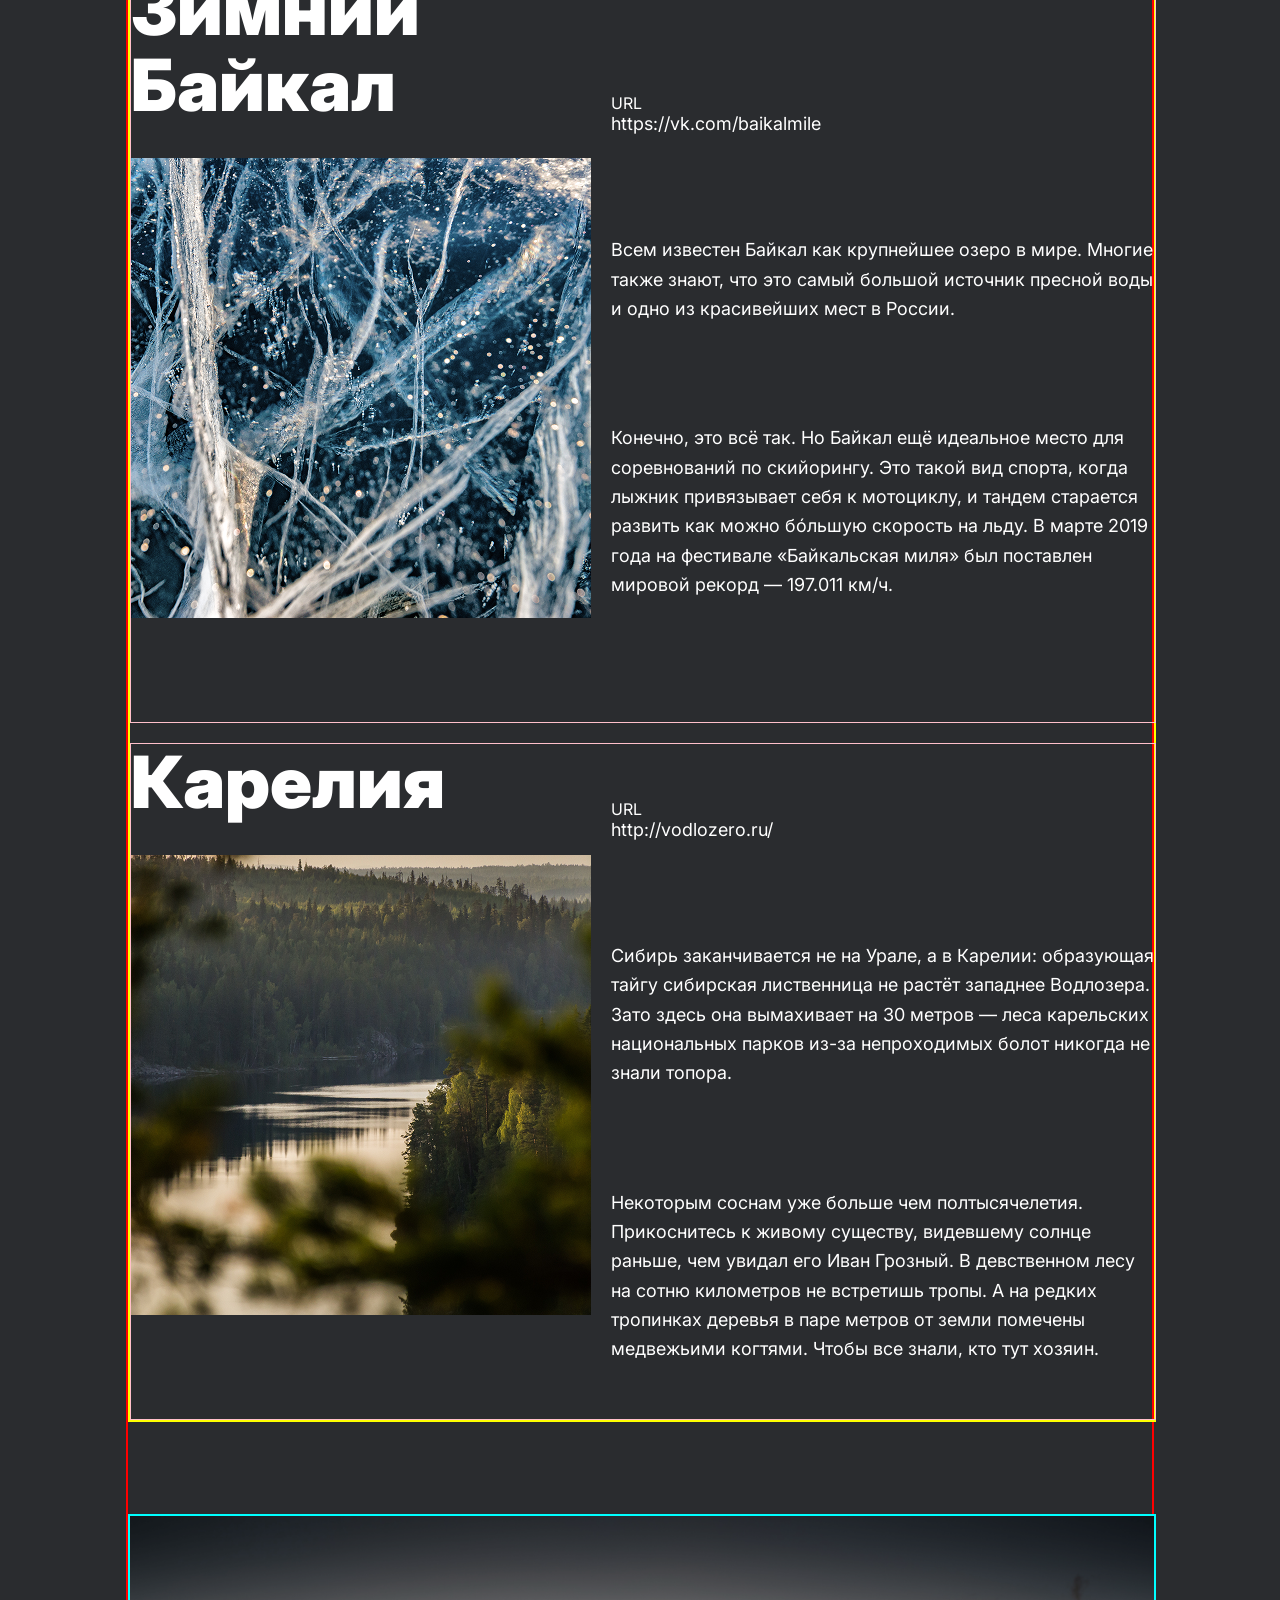
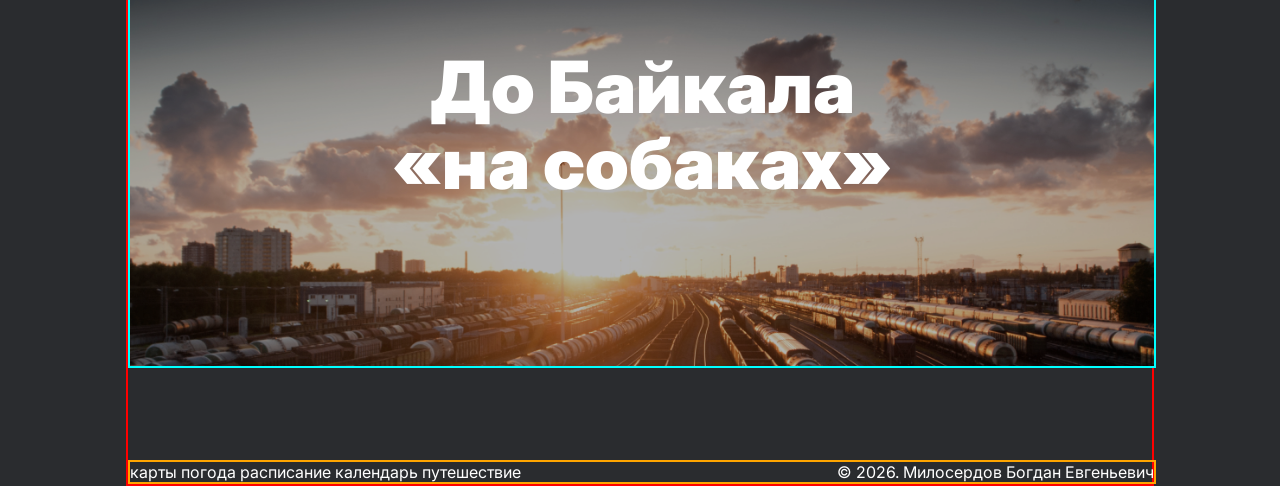
==== commit 4c6b15cf: "Add files via upload" ====
--- a/index.html
+++ b/index.html
@@ -27,23 +27,23 @@
 	</div>
 
 	<section class="about">
-  <h2 class="about__title">Чего мы там не видели?</h2>
+  <h2 class="about_title">Чего мы там не видели?</h2>
   
-  <div class="about__content">
-    <p class="about__paragraph">
+  <div class="about_content">
+    <p class="about_paragraph">
       В озере Байкал содержится около 19–20% мировых запасов пресной озерной воды. Это крупнейший на планете природный резервуар поверхностных пресных вод, объем которого составляет 23 615 км³. Байкал содержит больше пресной воды, чем все пять Великих озер Северной Америки вместе взятые.
     </p>
-    <p class="about__paragraph">
+    <p class="about_paragraph">
       А ещё увидеть все эти красоты можно без миллионов на счету, загранпаспорта и многочасовых перелетов. Как, например, Вера Башмакова — смелая молодая мама, которая взяла в охапку троих детей, усадила их в свою «Ладу» и проехала 20 тысяч километров по родной стране. Мы выбрали и описали некоторые интересные места, достойные вашего отпуска.
     </p>
   </div>
 
-  <ul class="about__stats">
-    <li class="about__stat-item">Часовых поясов <b>11</b></li>
-    <li class="about__stat-item">Объектов природного наследия ЮНЕСКО <b>12</b></li>
-    <li class="about__stat-item">Объектов культурного наследия ЮНЕСКО <b>16</b></li>
-    <li class="about__stat-item">Природных заповедников <b>105</b></li>
-    <li class="about__stat-item">Аэропортов <b>241</b></li>
+  <ul class="about_stats">
+    <li class="about_stat-item">Часовых поясов <b>11</b></li>
+    <li class="about_stat-item">Объектов природного наследия ЮНЕСКО <b>12</b></li>
+    <li class="about_stat-item">Объектов культурного наследия ЮНЕСКО <b>16</b></li>
+    <li class="about_stat-item">Природных заповедников <b>105</b></li>
+    <li class="about_stat-item">Аэропортов <b>241</b></li>
   </ul>
 </section>
 
@@ -77,58 +77,65 @@
 		</div>
 		<div class="place">
 			<div class="left">
-				<h2 class="left_title">Куржская коса</h2>
-				<img class="left_image" src="img3.png">
+				<h2 class="left_title">Кольский</h2>
+				<img class="left_image" src="__image.png">
 			</div>
 			<div class="right">
 				<p class="place_hint">URL</p>
-				<a class="place_link" href="#">park-kosa.ru</a>
-				<p class="place_text">Здесь, посреди лесов и песчаных дюн, вы сможете увидеть два водных горизонта — спокойного Куршского залива с одной стороны и подёрнутого рябью волн Балтийского моря с другой. Уникальная природная зона на краю российского анклава.</p>
-				<p class="place_text">На этом Калининградская область не заканчивается. Для путешественника и исследователя там же по соседству — самая западная точка России, Балтийская коса, — и немецкое наследие россыпи небольших приморских городов. Атмосфера здешних мест исключает суету, окуная в спокойствие природы и запах стального, прохладного моря.</p>
+				<a class="place_link" href="#">National Geographic</a>
+				<p class="place_text">Почти весь полуостров находится за Полярным кругом. Саамская тундра, от которой на юг — 
+				тайга, а на север — Ледовитый океан, прикидывающийся Баренцевым морем.</p>
+				<p class="place_text">Возможно, вы смотрели Звягинцева и даже слышали историю арктического фестиваля 
+				в Териберке. Возможно, слово «Хибины» не осталось под снегом школьных воспоминаний 
+				об уроках географии. Возможно, вы не интересовались пронизывающей земную кору сверхглубокой скважиной, а от апатитов вас давно накрывает апатия. Но ваша мечта увидеть северное сияние начинает сбываться с билетом
+				в Мурманск.</p>
 			</div>
 		</div>
 		<div class="place">
 			<div class="left">
-				<h2 class="left_title">Куржская коса</h2>
-				<img class="left_image" src="img3.png">
+				<h2 class="left_title">Алтай</h2>
+				<img class="left_image" src="Altay.png">
 			</div>
 			<div class="right">
 				<p class="place_hint">URL</p>
-				<a class="place_link" href="#">park-kosa.ru</a>
-				<p class="place_text">Здесь, посреди лесов и песчаных дюн, вы сможете увидеть два водных горизонта — спокойного Куршского залива с одной стороны и подёрнутого рябью волн Балтийского моря с другой. Уникальная природная зона на краю российского анклава.</p>
-				<p class="place_text">На этом Калининградская область не заканчивается. Для путешественника и исследователя там же по соседству — самая западная точка России, Балтийская коса, — и немецкое наследие россыпи небольших приморских городов. Атмосфера здешних мест исключает суету, окуная в спокойствие природы и запах стального, прохладного моря.</p>
+				<a class="place_link" href="#">Facebook</a>
+				<p class="place_text">Алтай — одно из красивейших мест в России. В первую очередь из-за гор: если ехать вдоль хребта, вы увидите склоны, усыпанные соснами, горные реки и озёра. А если вы откроете в автомобиле окна, сможете познакомиться с невидимым чудом здешних мест — горным воздухом.</p>
+				<p class="place_text">Климат на Алтае умеренный, поэтому ехать сюда лучше всего летом. Так вы увидите всё разнообразие местной флоры и фауны. По лесам Алтая бродят лоси, над хребтами летают орлы, а на равнинах пасутся косули. И знаменитые манулы — тоже обитатели Алтайского края.</p>
 			</div>
 		</div>
 		<div class="place">
 			<div class="left">
-				<h2 class="left_title">Куржская коса</h2>
-				<img class="left_image" src="img3.png">
+				<h2 class="left_title">Зимний Байкал</h2>
+				<img class="left_image" src="winter.png">
 			</div>
 			<div class="right">
 				<p class="place_hint">URL</p>
-				<a class="place_link" href="#">park-kosa.ru</a>
-				<p class="place_text">Здесь, посреди лесов и песчаных дюн, вы сможете увидеть два водных горизонта — спокойного Куршского залива с одной стороны и подёрнутого рябью волн Балтийского моря с другой. Уникальная природная зона на краю российского анклава.</p>
-				<p class="place_text">На этом Калининградская область не заканчивается. Для путешественника и исследователя там же по соседству — самая западная точка России, Балтийская коса, — и немецкое наследие россыпи небольших приморских городов. Атмосфера здешних мест исключает суету, окуная в спокойствие природы и запах стального, прохладного моря.</p>
+				<a class="place_link" href="#">https://vk.com/baikalmile</a>
+				<p class="place_text">Всем известен Байкал как крупнейшее озеро  в мире. Многие также знают, что это самый большой источник пресной воды и одно из красивейших мест в России.</p>
+				<p class="place_text">Конечно, это всё так. Но Байкал ещё идеальное место для соревнований по скийорингу. Это такой вид спорта, когда лыжник привязывает себя 
+				к мотоциклу, и тандем старается развить как можно бóльшую скорость на льду. В марте 2019 года на фестивале «Байкальская миля» был поставлен мировой рекорд — 197.011 км/ч.</p>
 			</div>
 		</div>
 		<div class="place">
 			<div class="left">
-				<h2 class="left_title">Куржская коса</h2>
-				<img class="left_image" src="img3.png">
+				<h2 class="left_title">Карелия</h2>
+				<img class="left_image" src="korela.png">
 			</div>
 			<div class="right">
 				<p class="place_hint">URL</p>
-				<a class="place_link" href="#">park-kosa.ru</a>
-				<p class="place_text">Здесь, посреди лесов и песчаных дюн, вы сможете увидеть два водных горизонта — спокойного Куршского залива с одной стороны и подёрнутого рябью волн Балтийского моря с другой. Уникальная природная зона на краю российского анклава.</p>
-				<p class="place_text">На этом Калининградская область не заканчивается. Для путешественника и исследователя там же по соседству — самая западная точка России, Балтийская коса, — и немецкое наследие россыпи небольших приморских городов. Атмосфера здешних мест исключает суету, окуная в спокойствие природы и запах стального, прохладного моря.</p>
+				<a class="place_link" href="#">http://vodlozero.ru/</a>
+				<p class="place_text">Сибирь заканчивается не на Урале, а в Карелии: образующая тайгу сибирская лиственница не растёт западнее Водлозера. Зато здесь она вымахивает на 30 метров — леса карельских национальных парков из-за непроходимых болот никогда не знали топора. </p>
+				<p class="place_text">Некоторым соснам уже больше чем полтысячелетия. Прикоснитесь к живому существу, видевшему солнце раньше, чем увидал его Иван Грозный. 
+				В девственном лесу на сотню километров не встретишь тропы. А на редких тропинках деревья 
+				в паре метров от земли помечены медвежьими когтями. Чтобы 	все знали, кто тут хозяин.</p>
 			</div>
 		</div>
 	</div>
 
 
 	<div class="baikal">
-		<h2 class="baikal_title">До Байкала «на собаках»</h2>
-		<p class="baikal_text"> По мотивам учебной темы о Транссибе — путешествие от столицы до Байкала на электричках.</p>
+		<h2 class="baikal_title">До Байкала <p>«на собаках»</p></h2>
+	
 		<div class="overlay"></div>
 	</div>
 
--- a/orange.css
+++ b/orange.css
@@ -17,8 +17,7 @@
 }
 
 .main{
-	Width:95%;
-	margin: auto;
+	 
 }
 .main-title{
 	font-size: clamp(1.875rem, 1.05rem + 4.125vw, 6rem);
@@ -29,11 +28,11 @@
 	margin-bottom: 32px;
 }
 .main-text{
-	width: 600px;
+	width: 100%;
 	margin: auto;
 	text-align: center;
 	/*КОМБО ДЛЯ ЛЮБОГО ТЕКСТА*/
-	font-size: clamp(1rem, 0.825rem + 0.875vw, 1.875rem);
+	font-size: clamp(2rem, 1.5417rem + 2.2917vw, 3.375rem);
 	font-weight: 400;
 	line-height: 40px;
 }
@@ -42,6 +41,7 @@
 	border: 1px solid greenyellow;
 	margin-left: 10%;
 	margin-bottom: 5%;
+	margin-top: 64px;
 }
 .main-minitext{
 	margin: 0;
@@ -69,52 +69,49 @@
   
 }
 
-.about__title {
-  font-size: 72px;
+.about_title {
+  font-size:45px;
   line-height: 1.1;
   font-weight: 900;
   margin: 0 0 40px;
   max-width: 700px;
 }
 
-.about__content {
+.about_content {
   max-width: 700px;
   margin-bottom: 60px;
 }
 
-.about__paragraph {
+.about_paragraph {
   font-size: 18px;
   line-height: 1.6;
   margin-bottom: 20px;
 }
 
-.about__stats {
+.about_stats {
   list-style: none;
   padding: 0;
   display: flex;
   flex-direction: column;
-  gap: 8px; /* Расстояние между строчками статистики */
-}
-
-.about__stat-item {
+  gap: 8px; 
+}
+
+.about_stat-item {
   font-size: 18px;
   line-height: 1.2;
 }
 
-.about__stat-item b {
+.about_stat-item b {
   font-weight: bold;
-  margin-left: 8px; /* Отступ перед цифрой */
+  margin-left: 8px; 
 }
 
 .gallery{
-	width: 1184px;
-	height: 671px;
 	border:	2px solid lime;
 	margin: auto;
 	display: grid;
-	grid-template-columns: 1fr 1fr 1fr 1fr;
-	grid-template-rows: 1fr 1fr 1fr;
 	gap: 16px;
+	grid-template-columns: repeat(auto-fill, minmax(230px, 1fr))
 }
 .places{
 	border:	2px solid yellow;
@@ -130,10 +127,13 @@
 }
 .left_title{
 	margin: 0;
-	font-size: 72px;
+	font-size: clamp(2rem, 1.1667rem + 4.1667vw, 4.5rem);
 	font-weight: 900;
 	line-height: 76px;
 	margin-bottom: 35px;
+}
+.left{
+	width: 100%;
 }
 .left_image{
   margin-bottom: 100px;
@@ -165,19 +165,27 @@
 	margin-top: 100px;
 }
 .places{
-	width: 720px;
+	width: 100%;
 }
 .place{
+ width: 100%;
+ gap: 20px;
+ margin-top: 20px;
+
 
 }
 .place-hint{
 	margin: 0;
 }
+.place-hint:hover{
+	cursor: pointer;
+}
 .baikal{
 	width: 100%;
-	height: 768px;
+	height: 70vh;
 	border:	2px solid aqua;
 	margin: auto;
+	margin-top: 92px;
 	background: url(tu.png);
 	position: relative;
 	display: flex;
@@ -187,12 +195,12 @@
 	background-size: cover;
 }
 .baikal_title{
-	width: 	100%;
-	height: 100%;
+	width: 80%;
+	height: 80%;
 	margin: 0;
 	position: relative;
 	z-index: 2;
-	font-size: 72px;
+	font-size: clamp(2rem, 1.1667rem + 4.1667vw, 4.5rem);
 	font-weight: 900;
 	line-height: 76px;
 	width: 560px;
@@ -200,23 +208,20 @@
 	margin-bottom: 32px;
 	text-align: center;
 	transition: 1s;
-}
-.baikal_title:hover{
-	color:red;
-	font-size: clamp(2rem, 1.275rem + 3.625vw, 5.625rem);
-	transform: rotate(90deg);
-	cursor: pointer;
-}
-.baikal_text{
-	margin: 0;
-	position: relative;
-	z-index: 2;
-	font-size: 18px;
-	font-weight: 400;
-	line-height: 22px;
-	width: 360px;
-	height: 66px;
-	text-align: center;
+
+  
+
+}
+.text-preview {
+  white-space: nowrap;      /* Запрещаем перенос на новую строку */
+  overflow: hidden;         /* Прячем то, что не влезло */
+}
+
+
+
+.text-preview {
+  white-space: nowrap;      /* Запрещаем перенос на новую строку */
+  overflow: hidden;         /* Прячем то, что не влезло */
 }
 .overlay{
 	width: 100%;
@@ -229,14 +234,15 @@
 	z-index: 1;
 	transition: 1s;
 }
+
 .overlay:hover{
 	opacity: 0.6;
-	/*cursor: progress;*/
+	cursor: progress;
 	cursor: pointer;
+
 }
 .footer{
-	width: 1184px;
-	height: 18px;
+	width: 100%;
 	border:	2px solid orange;
 	margin: auto;
 	display: flex;
@@ -248,16 +254,12 @@
 	.place{
 		flex-direction: column;
 	}
-
-
-
-	.main-title{
-		line-height: 44px;
-	}
-
-	.main-text{
-		line-height: 20px;
-	}
+	.baikal{
+		height: 30vh;
+	}
+
+
+
 	.footer{
 		flex-direction: column;
 	}
@@ -270,17 +272,8 @@
 
 
 
-	.gallery{
-		width: 720px;
-		grid-template-columns: 1fr 1fr;
-		grid-template-rows: 1fr 1fr 1fr 1fr 1fr 1fr;
-		gap: 16px;
-	}
-
-	.gallery-image{
-		width: 352px;
-		height: 264px;
-	}
+	
+	
 
 	.places{
 		
@@ -298,40 +291,10 @@
 		width: 35vw;
 		font-size: clamp(2rem, 1.5rem + 2.5vw, 4.5rem);
 	}
-	.overlay{
-		width: 768px;
-	}
-
-	.footer{
-		width: 720px;
-	}
+	
 }
 @media (max-width: 1280px) {
-
-	
-
-
-	.gallery{
-		width: 928px;
-		grid-template-columns: 1fr 1fr 1fr;
-		grid-template-rows: 1fr 1fr 1fr 1fr;
-		gap: 14px;
-	}
-
-	.gallery-image{
-		width: 300px;
-		height: 225px;
-	}
-
-	
-
-	.overlay{
-		width: 1024px;
-	}
-
-	.footer{
-		width: 928px;
-	}
-
-
+	.baikal{
+		height: 50vh;
+	}
 }
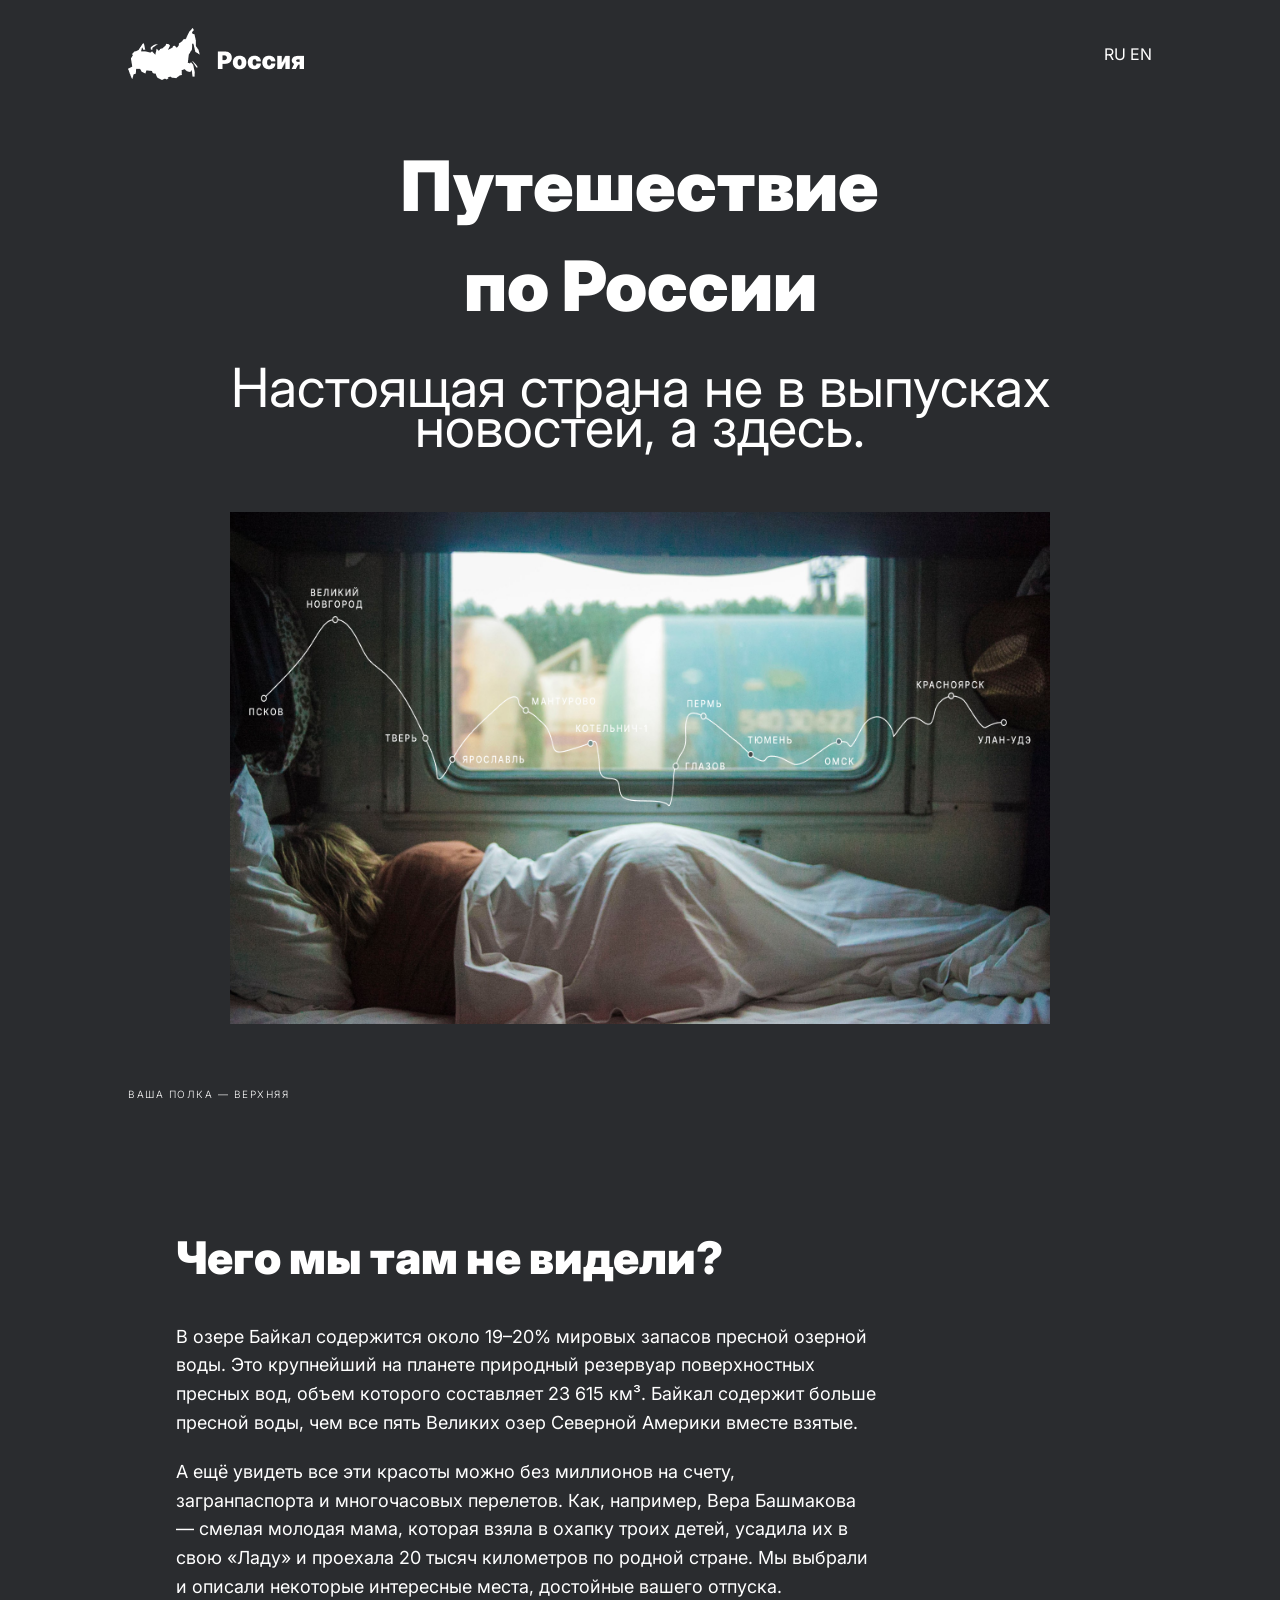
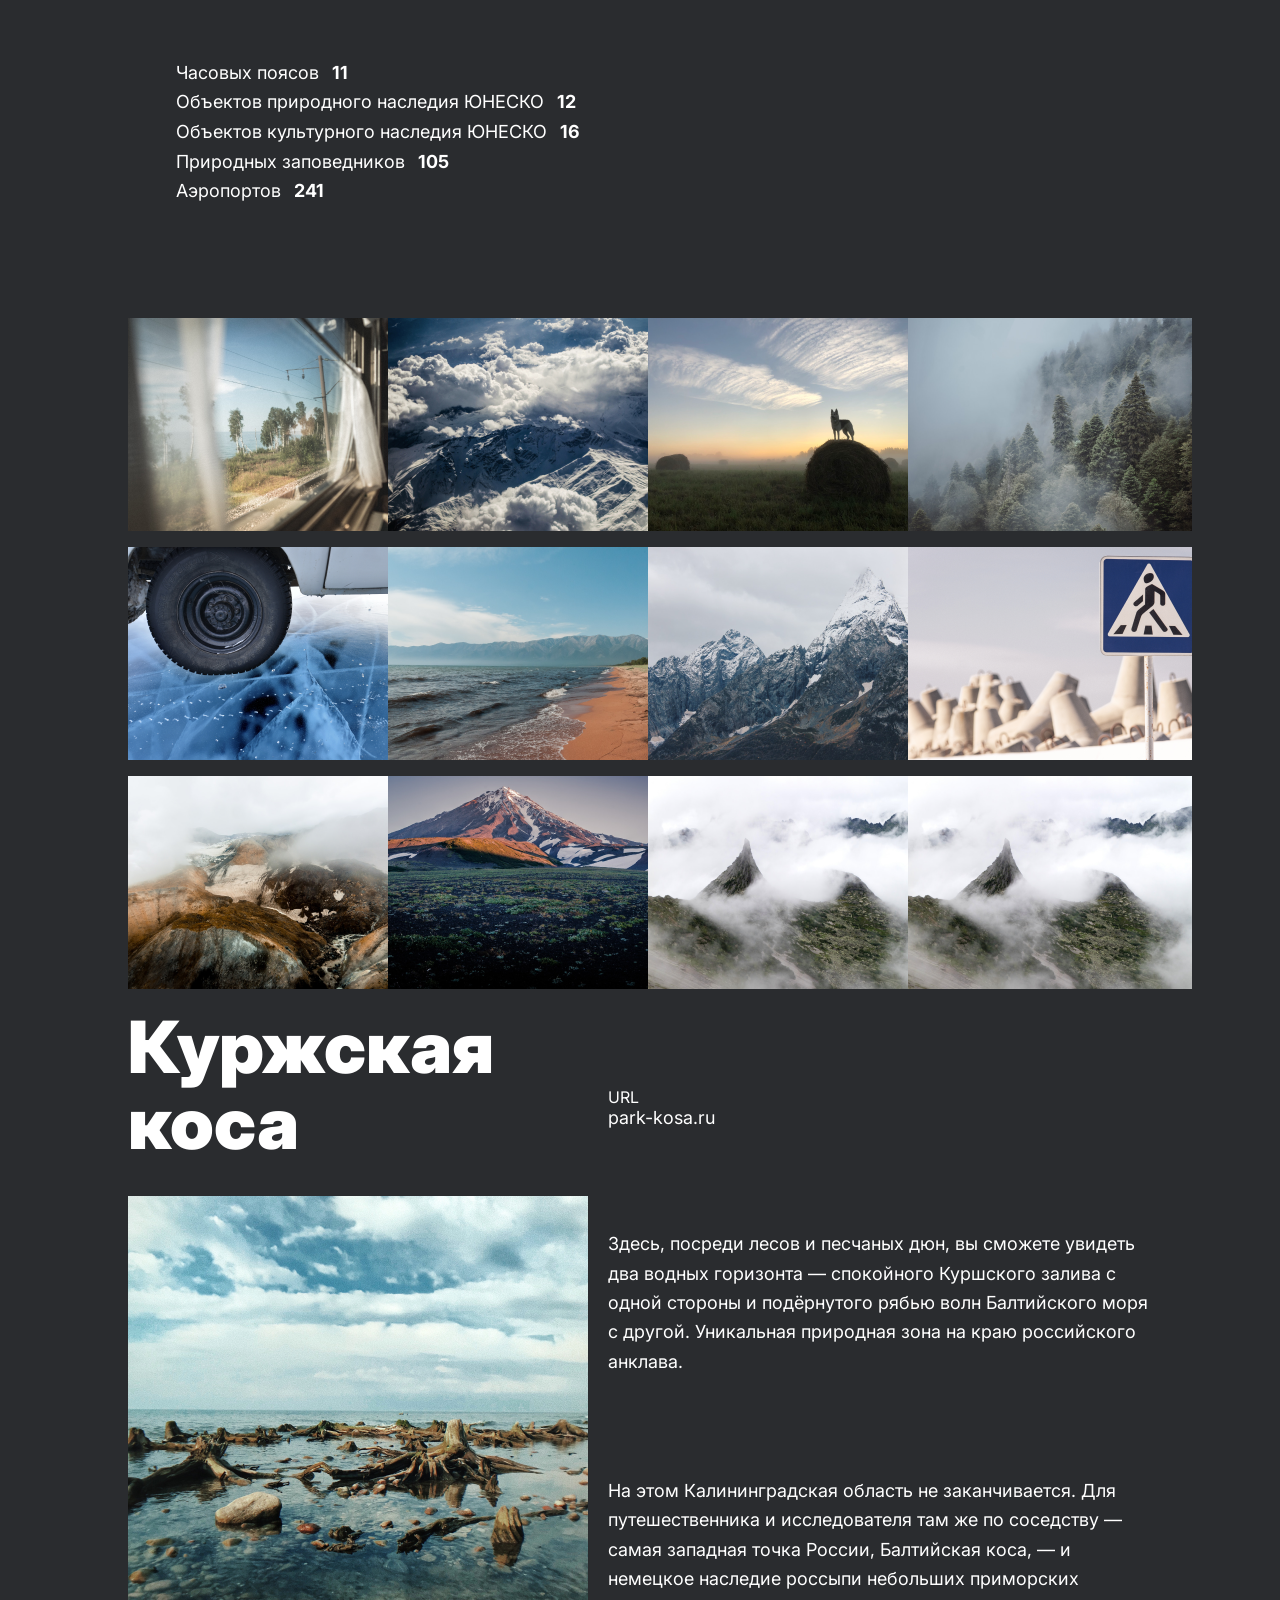
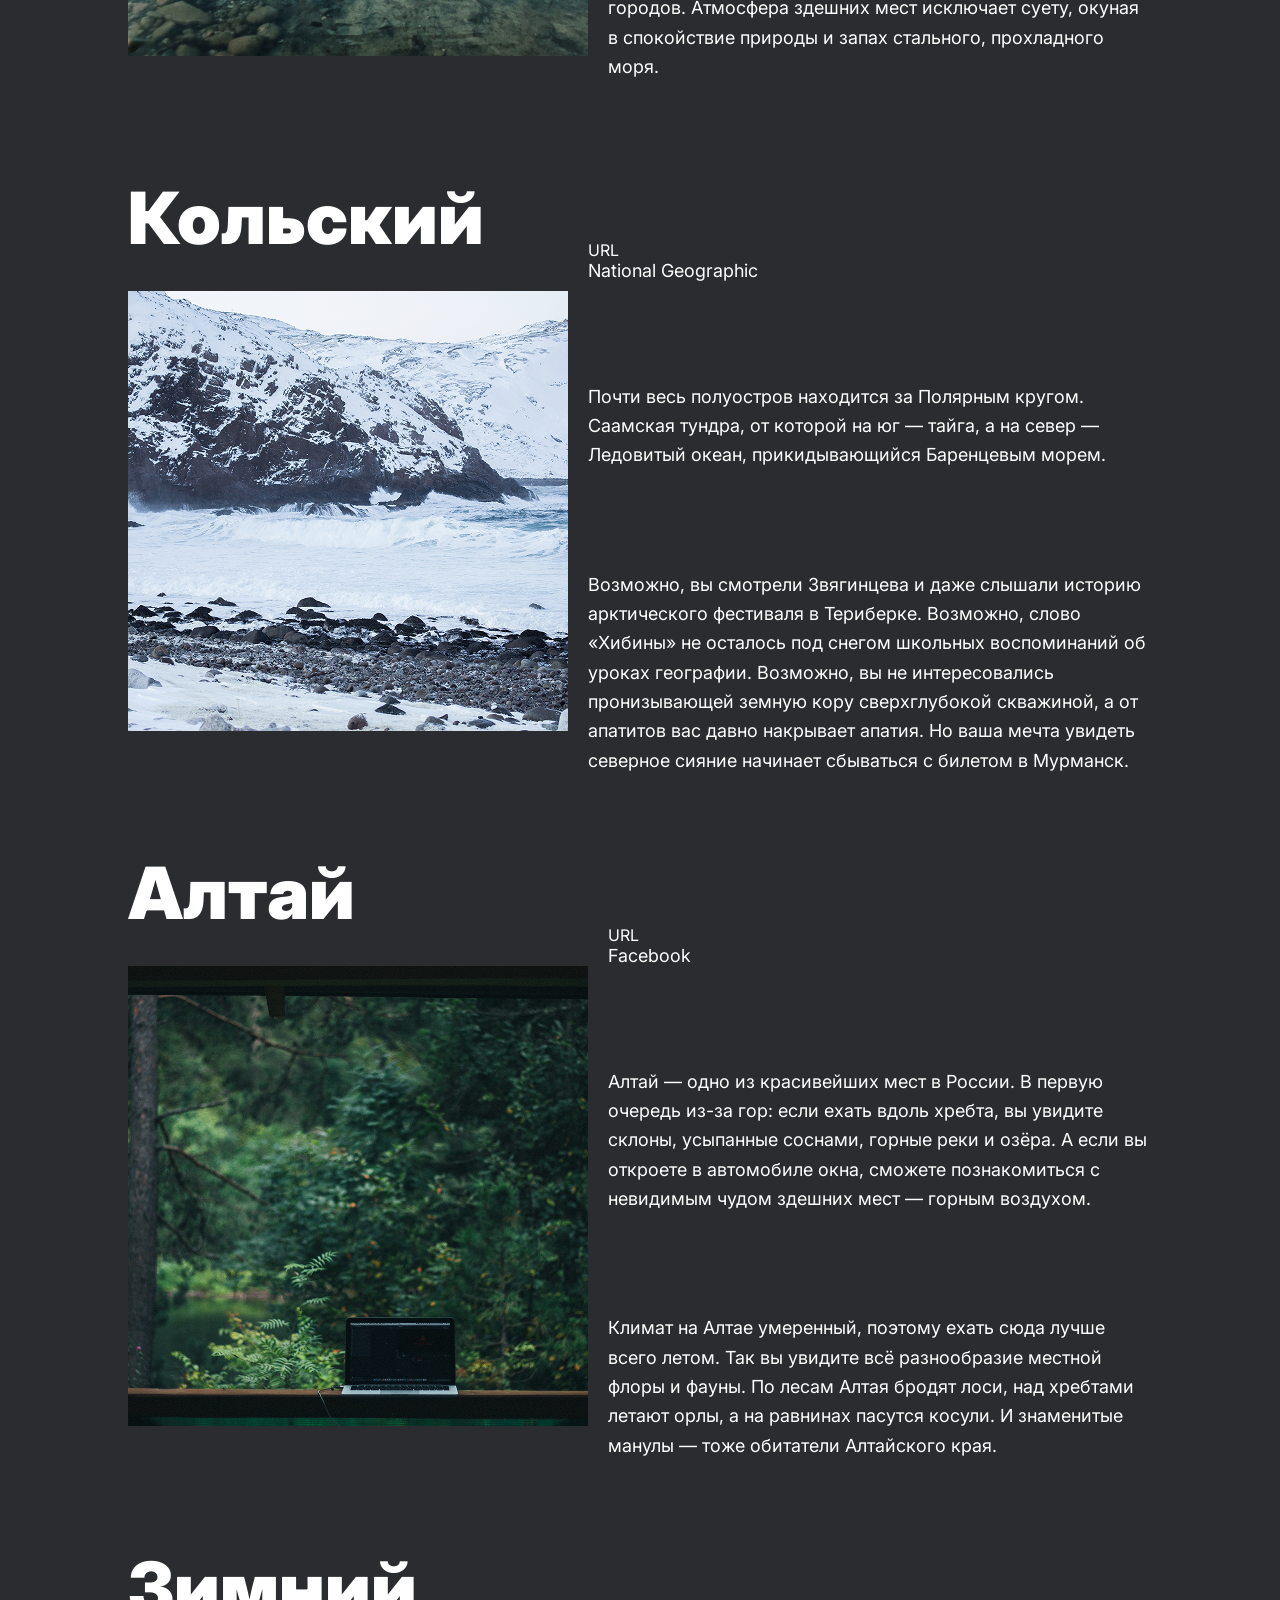
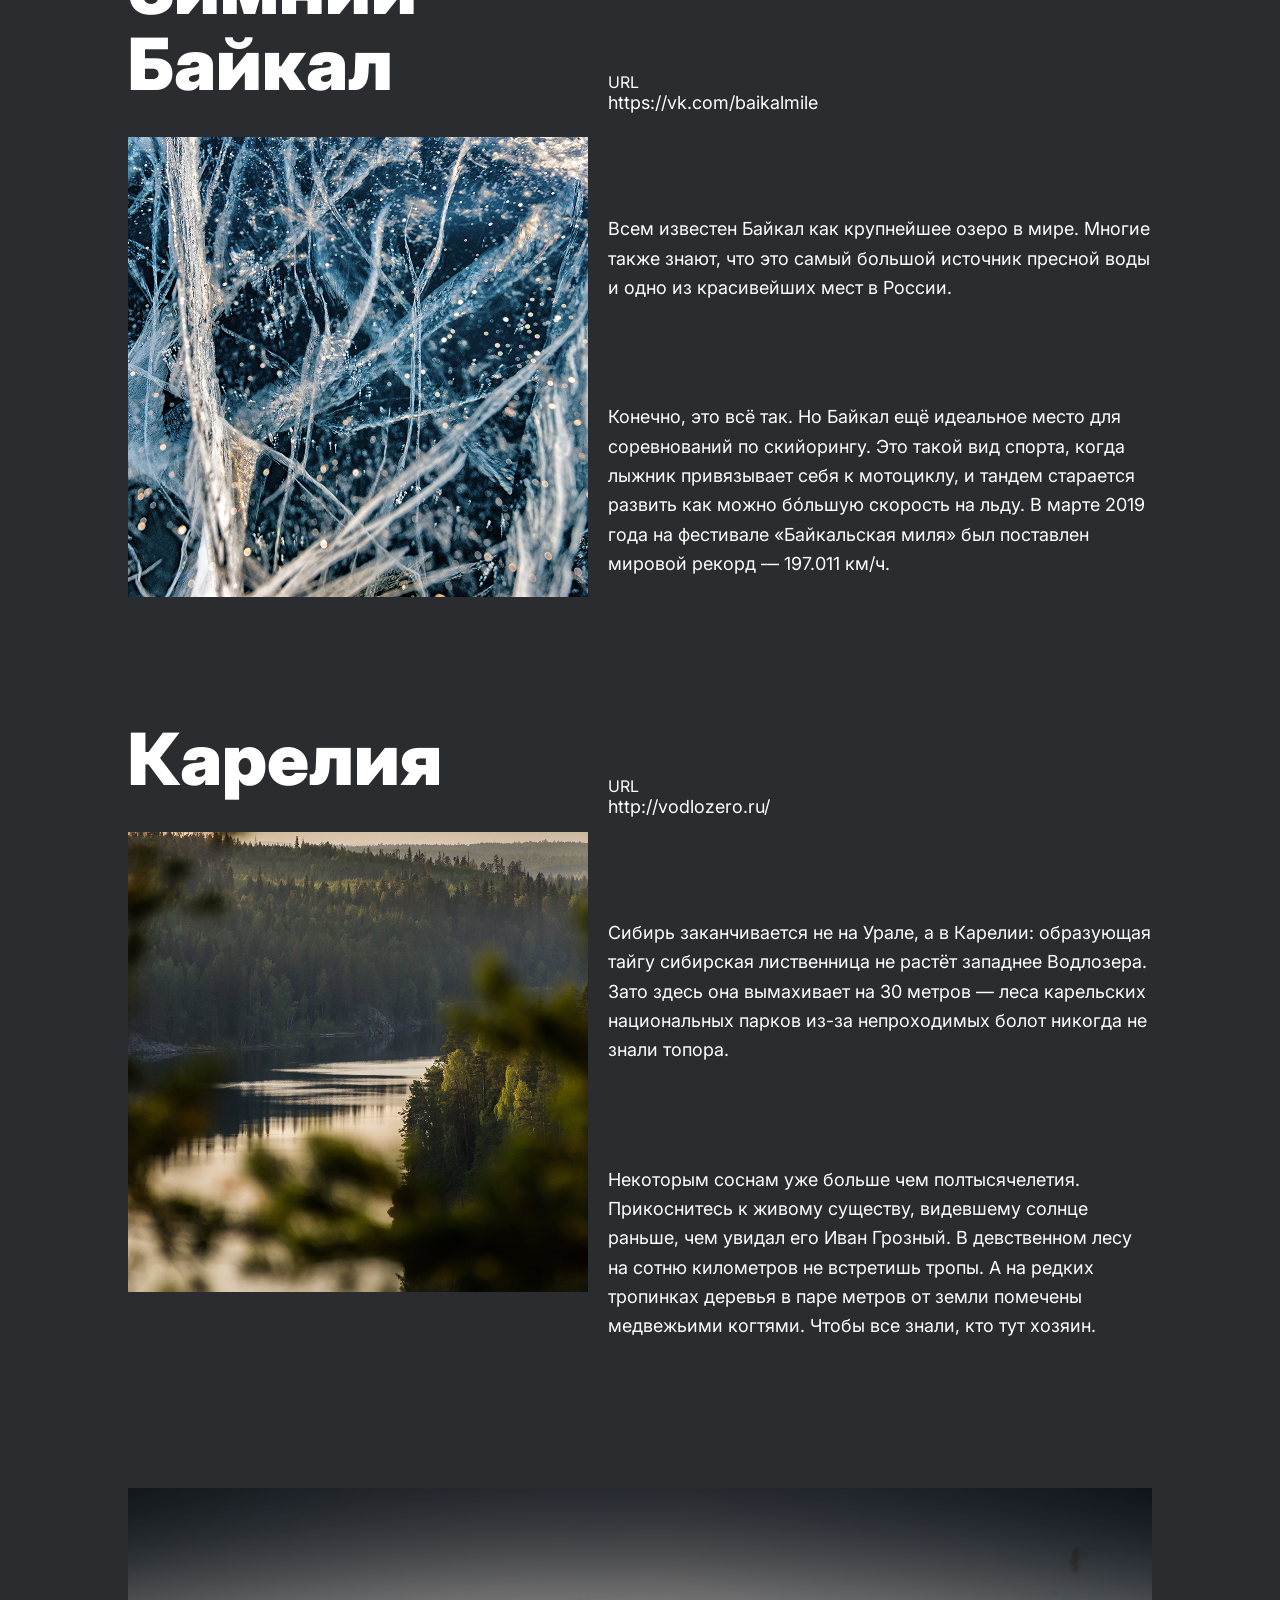
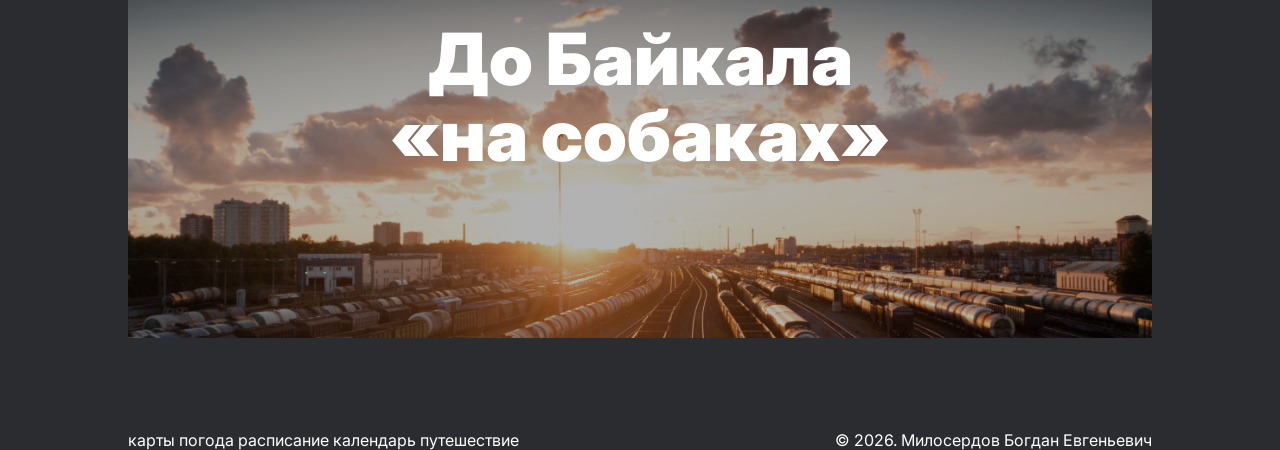
==== commit 72df3287: "Add files via upload" ====
--- a/index.html
+++ b/index.html
@@ -48,18 +48,18 @@
 </section>
 
 	<div class="gallery">
-		<img class="gallery-image" src="image4.png">
-		<img class="gallery-image" src="image4.png">
-		<img class="gallery-image" src="image4.png">
-		<img class="gallery-image" src="image4.png">
-		<img class="gallery-image" src="image4.png">
-		<img class="gallery-image" src="image4.png">
-		<img class="gallery-image" src="image4.png">
-		<img class="gallery-image" src="image4.png">
-		<img class="gallery-image" src="image4.png">
-		<img class="gallery-image" src="image4.png">
-		<img class="gallery-image" src="image4.png">
-		<img class="gallery-image" src="image4.png">
+		<img class="gallery-image" src="(1).png">
+		<img class="gallery-image" src="(2).png">
+		<img class="gallery-image" src="(3).png">
+		<img class="gallery-image" src="(4).png">
+		<img class="gallery-image" src="(5).png">
+		<img class="gallery-image" src="(6).png">
+		<img class="gallery-image" src="(7).png">
+		<img class="gallery-image" src="(8).png">
+		<img class="gallery-image" src="__item_(1).png">
+		<img class="gallery-image" src="(10).png">
+		<img class="gallery-image" src="(11).png">
+		<img class="gallery-image" src="(12).png">
 	</div>
 
 	<div class="places">
@@ -70,7 +70,7 @@
 			</div>
 			<div class="right">
 				<p class="place_hint">URL</p>
-				<a class="place_link" href="#">park-kosa.ru</a>
+				<a class="place_link" href="http://park-kosa.ru">park-kosa.ru</a>
 				<p class="place_text">Здесь, посреди лесов и песчаных дюн, вы сможете увидеть два водных горизонта — спокойного Куршского залива с одной стороны и подёрнутого рябью волн Балтийского моря с другой. Уникальная природная зона на краю российского анклава.</p>
 				<p class="place_text">На этом Калининградская область не заканчивается. Для путешественника и исследователя там же по соседству — самая западная точка России, Балтийская коса, — и немецкое наследие россыпи небольших приморских городов. Атмосфера здешних мест исключает суету, окуная в спокойствие природы и запах стального, прохладного моря.</p>
 			</div>
@@ -78,11 +78,11 @@
 		<div class="place">
 			<div class="left">
 				<h2 class="left_title">Кольский</h2>
-				<img class="left_image" src="__image.png">
+				<img class="left_image" src="kolski.png">
 			</div>
 			<div class="right">
 				<p class="place_hint">URL</p>
-				<a class="place_link" href="#">National Geographic</a>
+				<a class="place_link" href="https://yourshot.nationalgeographic.com/photos/?keywords=kolskiy">National Geographic</a>
 				<p class="place_text">Почти весь полуостров находится за Полярным кругом. Саамская тундра, от которой на юг — 
 				тайга, а на север — Ледовитый океан, прикидывающийся Баренцевым морем.</p>
 				<p class="place_text">Возможно, вы смотрели Звягинцева и даже слышали историю арктического фестиваля 
@@ -98,7 +98,7 @@
 			</div>
 			<div class="right">
 				<p class="place_hint">URL</p>
-				<a class="place_link" href="#">Facebook</a>
+				<a class="place_link" href="https://www.facebook.com/vera.bashmakova/posts/10156011613718822">Facebook</a>
 				<p class="place_text">Алтай — одно из красивейших мест в России. В первую очередь из-за гор: если ехать вдоль хребта, вы увидите склоны, усыпанные соснами, горные реки и озёра. А если вы откроете в автомобиле окна, сможете познакомиться с невидимым чудом здешних мест — горным воздухом.</p>
 				<p class="place_text">Климат на Алтае умеренный, поэтому ехать сюда лучше всего летом. Так вы увидите всё разнообразие местной флоры и фауны. По лесам Алтая бродят лоси, над хребтами летают орлы, а на равнинах пасутся косули. И знаменитые манулы — тоже обитатели Алтайского края.</p>
 			</div>
@@ -110,7 +110,7 @@
 			</div>
 			<div class="right">
 				<p class="place_hint">URL</p>
-				<a class="place_link" href="#">https://vk.com/baikalmile</a>
+				<a class="place_link" href="https://vk.com/baikalmile">https://vk.com/baikalmile</a>
 				<p class="place_text">Всем известен Байкал как крупнейшее озеро  в мире. Многие также знают, что это самый большой источник пресной воды и одно из красивейших мест в России.</p>
 				<p class="place_text">Конечно, это всё так. Но Байкал ещё идеальное место для соревнований по скийорингу. Это такой вид спорта, когда лыжник привязывает себя 
 				к мотоциклу, и тандем старается развить как можно бóльшую скорость на льду. В марте 2019 года на фестивале «Байкальская миля» был поставлен мировой рекорд — 197.011 км/ч.</p>
@@ -123,7 +123,7 @@
 			</div>
 			<div class="right">
 				<p class="place_hint">URL</p>
-				<a class="place_link" href="#">http://vodlozero.ru/</a>
+				<a class="place_link" href="http://vodlozero.ru">http://vodlozero.ru/</a>
 				<p class="place_text">Сибирь заканчивается не на Урале, а в Карелии: образующая тайгу сибирская лиственница не растёт западнее Водлозера. Зато здесь она вымахивает на 30 метров — леса карельских национальных парков из-за непроходимых болот никогда не знали топора. </p>
 				<p class="place_text">Некоторым соснам уже больше чем полтысячелетия. Прикоснитесь к живому существу, видевшему солнце раньше, чем увидал его Иван Грозный. 
 				В девственном лесу на сотню километров не встретишь тропы. А на редких тропинках деревья 
@@ -141,11 +141,11 @@
 
 	<div class="footer">
 		<nav class="footer-links">
-			<a href="#">карты</a>
-			<a href="#">погода</a>
-			<a href="#">расписание</a>
-			<a href="#">календарь</a>
-			<a href="#">путешествие</a>
+			<a href="https://yandex.ru/maps">карты</a>
+			<a href="https://yandex.ru/pogoda">погода</a>
+			<a href="https://rasp.yandex.ru">расписание</a>
+			<a href="https://calendar.yandex.ru">календарь</a>
+			<a href="https://travel.yandex.ru">путешествие</a>
 		</nav>
 		
 		<p> &#169; 2026. Милосердов Богдан Евгеньевич</p>
--- a/orange.css
+++ b/orange.css
@@ -9,7 +9,6 @@
 
 .body{
 	width:80% ;
-	border: 2px solid red;
 	background: #2A2C2F;
 	margin: auto;
 	color: white;
@@ -38,7 +37,6 @@
 }
 .main-image{
 	width: 80%;
-	border: 1px solid greenyellow;
 	margin-left: 10%;
 	margin-bottom: 5%;
 	margin-top: 64px;
@@ -54,7 +52,6 @@
 	margin-bottom: 32px;
 }
 .header{
-	border:	2px solid pink;
 	margin: auto;
 	margin-bottom: 56px;
 	margin-top: 28px;
@@ -106,20 +103,17 @@
   margin-left: 8px; 
 }
 
-.gallery{
-	border:	2px solid lime;
+.gallery{	
 	margin: auto;
 	display: grid;
 	gap: 16px;
 	grid-template-columns: repeat(auto-fill, minmax(230px, 1fr))
 }
 .places{
-	border:	2px solid yellow;
 	margin: auto; 
 }
 .place{
 	width: 100%;
-	border: 1px solid pink;
 	display: flex;
 	justify-content: space-around ;
 	align-items:center;
@@ -183,7 +177,6 @@
 .baikal{
 	width: 100%;
 	height: 70vh;
-	border:	2px solid aqua;
 	margin: auto;
 	margin-top: 92px;
 	background: url(tu.png);
@@ -243,7 +236,6 @@
 }
 .footer{
 	width: 100%;
-	border:	2px solid orange;
 	margin: auto;
 	display: flex;
 	justify-content: space-between;
